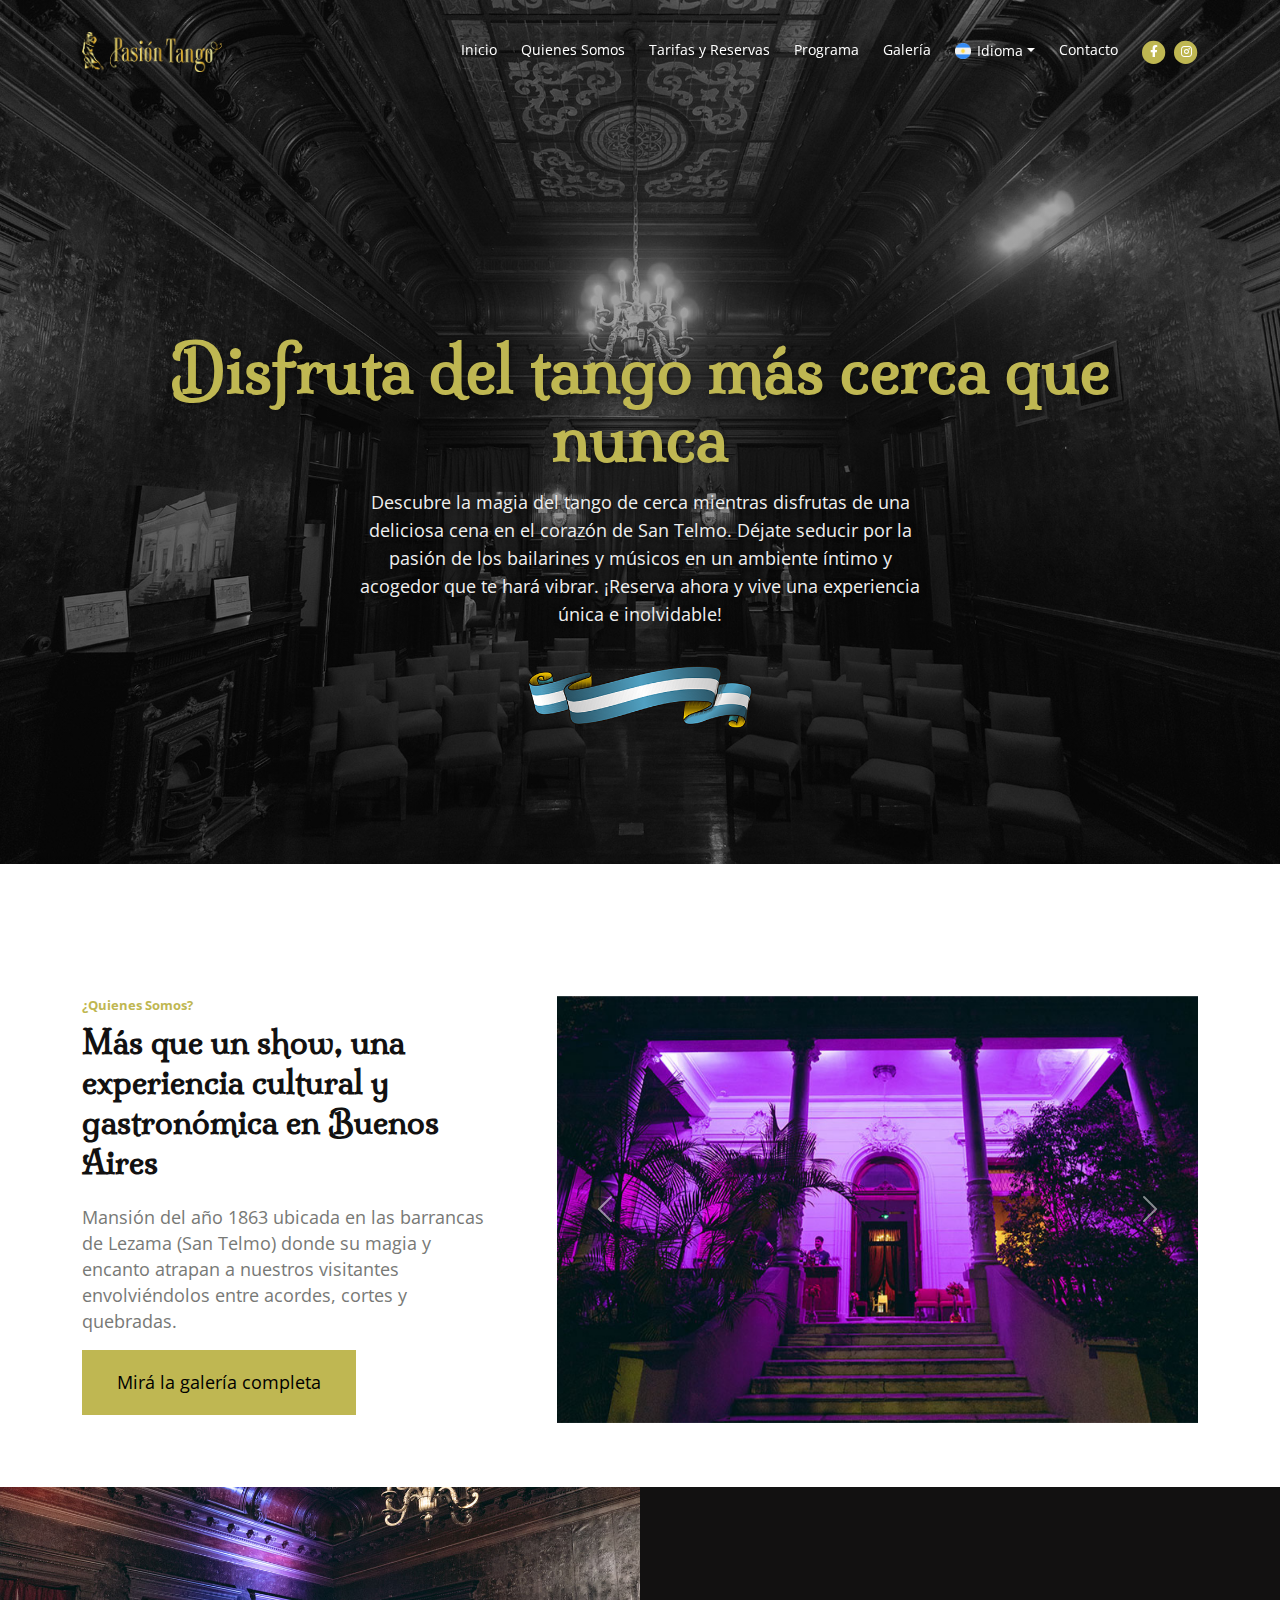
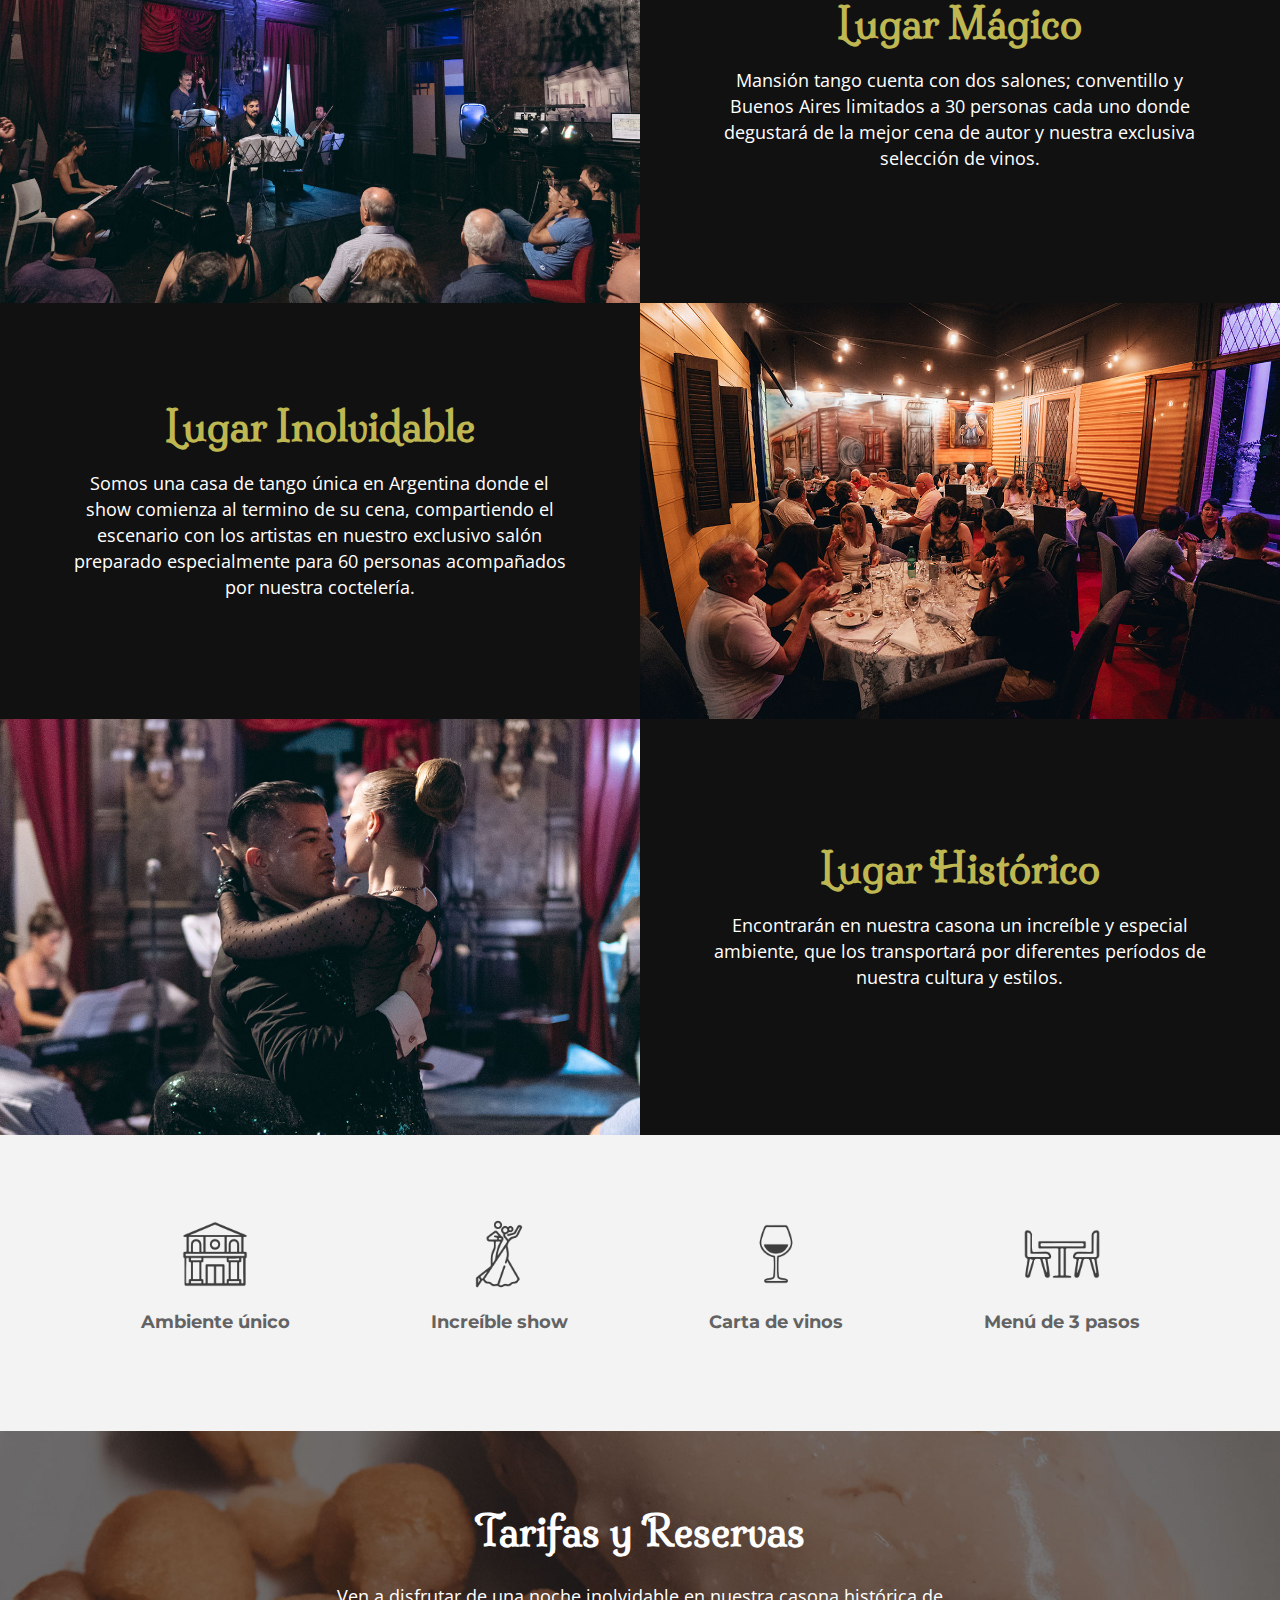
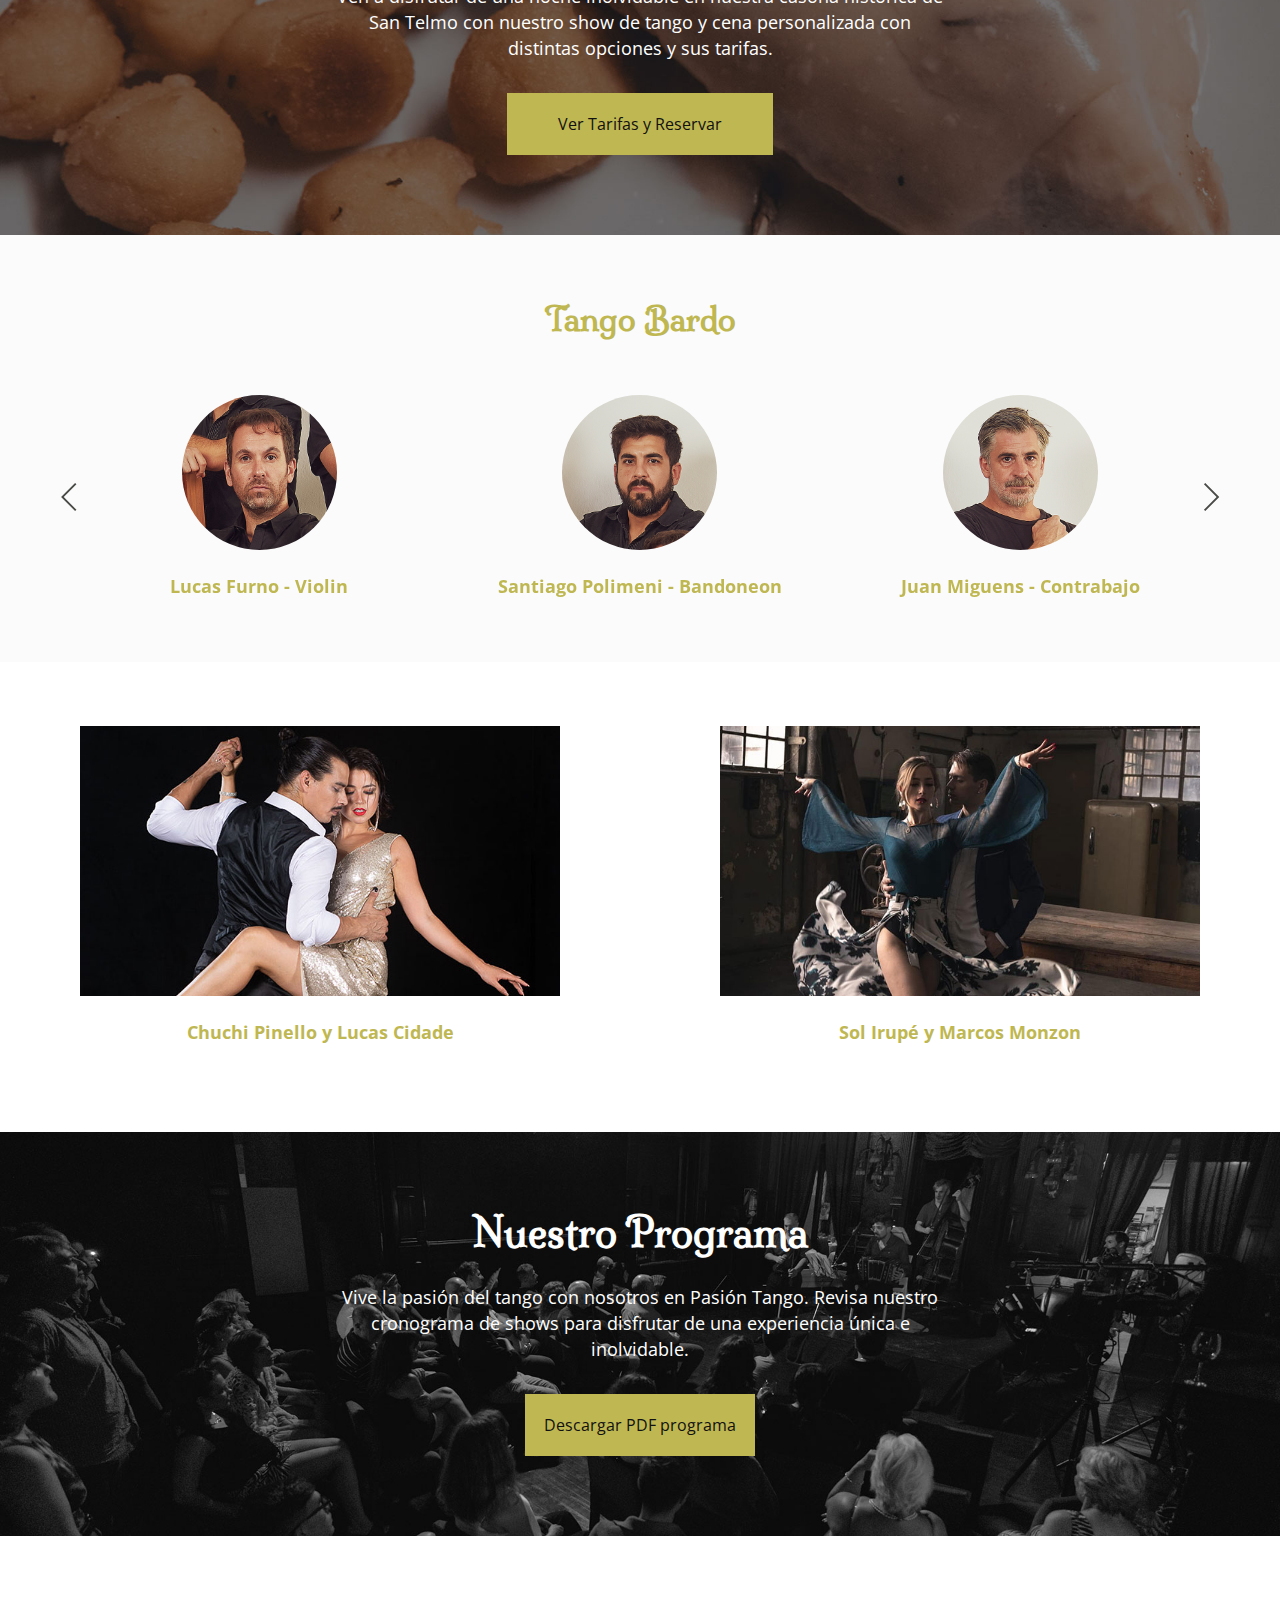
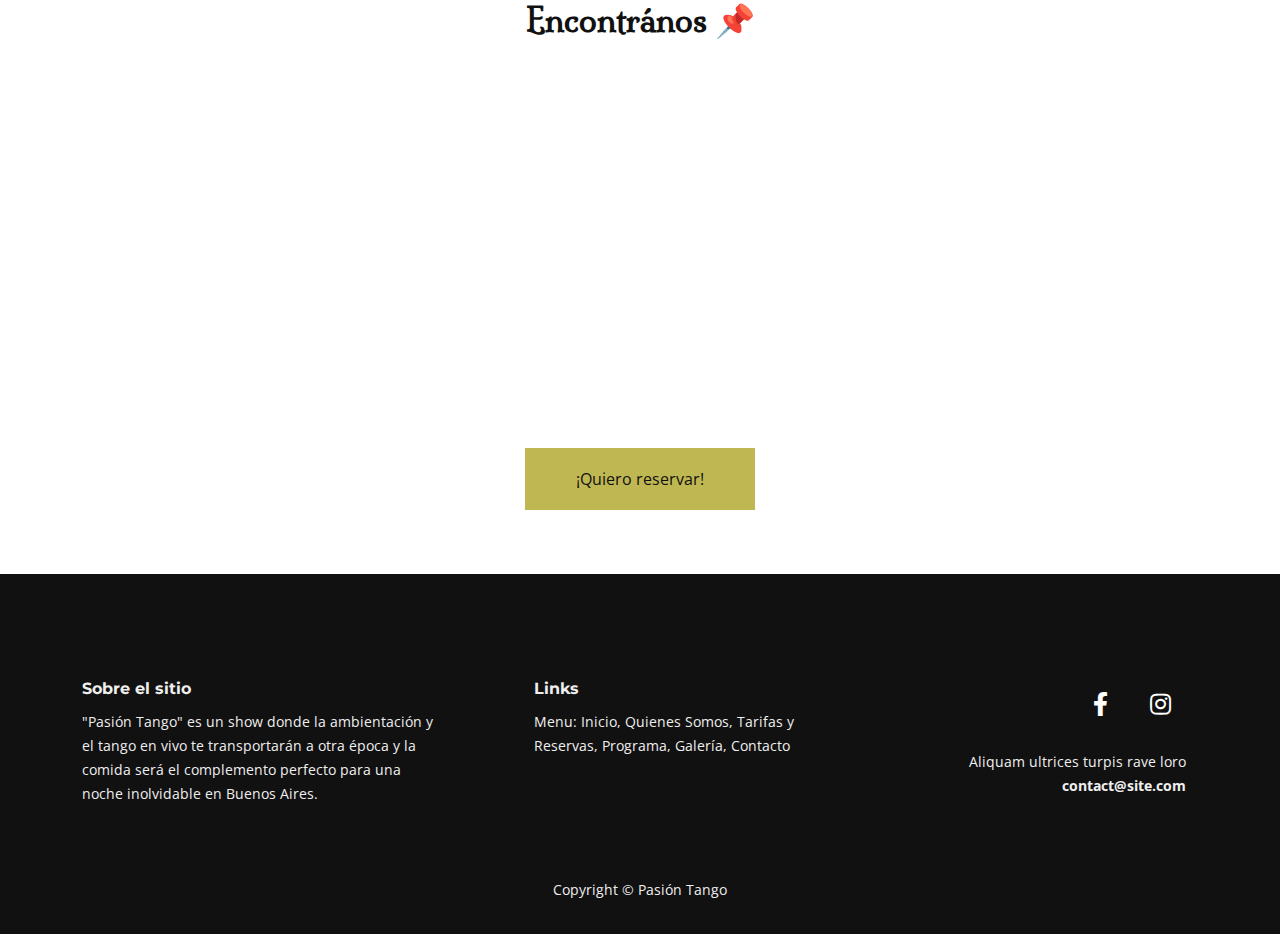
==== index.html @ 423fe52a "fix english language" ====
<!DOCTYPE html>
<html lang="es">
    <head>
        <script src="js/recursos/head.js"></script>
    </head>
    <body data-bs-spy="scroll" data-bs-target="#navbarExample">
        
        <script src="/js/recursos/nav.js"></script>
        
        <!-- Header -->
        <header id="header" class="header">
            <div class="container">
                <div class="row">
                    <div class="col-lg-12">
                        <div class="text-container">
                            <h1 class="h1-large tituloPrincipal">Disfruta del tango más cerca que nunca</h1>
                            <p class="p-large">Descubre la magia del tango de cerca mientras disfrutas de una deliciosa cena en el 
                                corazón de San Telmo. Déjate seducir por la pasión de los bailarines y músicos en 
                                un ambiente íntimo y acogedor que te hará vibrar. ¡Reserva ahora y vive una 
                                experiencia única e inolvidable!</p>
                            <img class="logoBandera" src="/images/logos/logos-01.png" alt="Bandera argentina" loading="lazy">
                        </div> <!-- end of text-container -->
                    </div> <!-- end of col -->
                </div> <!-- end of row -->
            </div> <!-- end of container -->
        </header> <!-- end of header -->
        <!-- end of header -->

        <!-- Intro -->
        <div id="quienes-somos" class="basic-1">
            <div class="container">
                <div class="row">
                    <div class="col-lg-5">
                        <div class="text-container">
                            <div class="section-title">¿Quienes Somos?</div>
                            <h2 class="textoTipo1">Más que un show, una experiencia cultural y gastronómica en Buenos Aires</h2>
                            <p class="diesiochopx">Mansión del año 1863 ubicada en las barrancas de 
                                Lezama (San Telmo) donde su magia y encanto 
                                atrapan a nuestros visitantes envolviéndolos entre 
                                acordes, cortes y quebradas.</p>
                            <a href="/galeria/1.html"><button class="btn botonTipo1 text-black diesiochopx">Mirá la galería completa</button></a>
                        </div> <!-- end of text-container -->
                    </div> <!-- end of col -->
                    <div class="col-lg-7">
                        <div id="carouselExample" class="carousel slide">
                            <div class="carousel-inner">
                              <div class="carousel-item active">
                                <img src="/images/carrousel-1.jpg" class="d-block w-100" alt="Entrada Pasion Tango Restaurante" loading="lazy">
                              </div>
                              <div class="carousel-item">
                                <img src="/images/carrousel-2.jpg" class="d-block w-100" alt="Tragos Pasion Tango Restaurante" loading="lazy">
                              </div>
                              <div class="carousel-item">
                                <img src="/images/carrousel-3.jpg" class="d-block w-100" alt="Mesa Maradona Pintura Pasion Tango Restaurante" loading="lazy">
                              </div>
                              <div class="carousel-item">
                                <img src="/images/carrousel-4.jpg" class="d-block w-100" alt="Bailarines Pasion Tango Restaurante" loading="lazy">
                              </div>
                            </div>
                            <button class="carousel-control-prev" type="button" data-bs-target="#carouselExample" data-bs-slide="prev">
                              <span class="carousel-control-prev-icon" aria-hidden="true"></span>
                              <span class="visually-hidden">Anterior</span>
                            </button>
                            <button class="carousel-control-next" type="button" data-bs-target="#carouselExample" data-bs-slide="next">
                              <span class="carousel-control-next-icon" aria-hidden="true"></span>
                              <span class="visually-hidden">Siguiente</span>
                            </button>
                          </div>
                    </div> 
                </div>
            </div> 
        </div>

        <!-- Grid intercaldos -->
        
        <div class="p-0 m-0">
            <div class="row p-0 m-0">
                <div class="col-12 col-md-6 order-2 order-md-1 p-0 bg-ordenamiento bg-pasiontango-1">
                    <!-- FONDO -->
                </div>
                <div class="col-12 col-md-6 bg-secundario order-1 order-md-2 d-flex justify-content-center align-items-center">
                    <div class="container w-90 text-center py-5">
                        <h2 class="fs-1 mb-4">Lugar Mágico</h2>
                        <p class="diesiochopx text-white">Mansión tango cuenta con dos salones; 
                            conventillo y Buenos Aires limitados a 30 
                            personas cada uno donde degustará de la 
                            mejor cena de autor y nuestra exclusiva 
                            selección de vinos.
                        </p>
                    </div>
                </div>
            </div>
            <div class="row p-0 m-0">
                <div class="col-12 col-md-6 bg-secundario d-flex justify-content-center align-items-center">
                    <div class="container w-90 text-center py-5">
                        <h2 class="fs-1 mb-4">Lugar Inolvidable</h2>
                        <p class="diesiochopx text-white">Somos una casa de tango única en Argentina 
                            donde el show comienza al termino de su cena, 
                            compartiendo el escenario con los artistas en 
                            nuestro exclusivo salón preparado 
                            especialmente para 60 personas acompañados 
                            por nuestra coctelería.
                        </p>
                    </div>
                </div>
                <div class="col-12 col-md-6 p-0 bg-ordenamiento bg-pasiontango-2">
                    <!-- FONDO -->
                </div>
            </div>
            <div class="row p-0 m-0">
                <div class="col-12 col-md-6 order-2 order-md-1 p-0 bg-ordenamiento bg-pasiontango-3">
                    <!-- FONDO -->
                </div>
                <div class="col-12 col-md-6 bg-secundario order-1 order-md-2 d-flex justify-content-center align-items-center">
                    <div class="container w-90 text-center py-5">
                        <h2 class="fs-1 mb-4">Lugar Histórico</h2>
                        <p class="diesiochopx text-white">Encontrarán en nuestra casona un increíble y 
                            especial ambiente, que los transportará por 
                            diferentes períodos de nuestra cultura y 
                            estilos.
                        </p>
                    </div>
                </div>
            </div>
        </div>

        
        <!-- Fin Grid intercaldos -->

        <div class="slider-1 bg-gris">
            <ul class="container list-unstyled li-space-lg d-flex justify-content-around flex-wrap gap-4">
                <li>
                    <img class="icon-li" src="/images/icon-ambiente.png" alt="Vector ambiente tango" loading="lazy">
                    <h5 class="diesiochopx texto-icon">Ambiente único</h5>
                </li>
                <li>
                    <img class="icon-li" src="/images/icon-show.png" alt="Vector tango baile" loading="lazy">
                    <h5 class="diesiochopx texto-icon">Increíble show</h5>
                </li>
                <li>
                    <img class="icon-li" src="/images/icon-vino.png" alt="Vector vino" loading="lazy">
                    <h5 class="diesiochopx texto-icon">Carta de vinos</h5>
                </li>
                <li>
                    <img class="icon-li" src="/images/icon-menu.png" alt="Vector mesa sillas" loading="lazy">
                    <h5 class="diesiochopx texto-icon">Menú de 3 pasos</h5>
                </li>

            </ul>
        </div>

        <!-- Tarifa -->
        <div id="tarifas-reservas" class="container-fluid m-0 bg-tarifa text-center">
            <div class="container w-90 w-md-50">
                <h2 class="text-white pb-4 fs-1">Tarifas y Reservas</h2>
                <p class="diesiochopx text-white pb-3 ">Ven a disfrutar de una noche inolvidable 
                    en nuestra casona histórica de San Telmo con nuestro show de tango y cena
                        personalizada con distintas opciones y sus tarifas.
                </p>
                <a href="reservas.html"><button class="btn btn-seccion p-3 px-5">Ver Tarifas y Reservar</button></a>
            </div>
        </div>
        <!-- Fin Comida -->
        
        <!-- Testimonials -->
        <div class="slider-1 bg-gray">
            <div class="container">
                <div class="row">
                    <div class="col-lg-12">
                        <h2 class="h2-heading">Tango Bardo</h2>
                    </div> <!-- end of col -->
                </div> <!-- end of row -->
                <div class="row">
                    <div class="col-lg-12">

                        <!-- Card Slider -->
                        <div class="slider-container">
                            <div class="swiper-container card-slider">
                                <div class="swiper-wrapper">
                                    
                                    <!-- Slide -->
                                    <div class="swiper-slide">
                                        <div class="card">
                                            <img class="card-image w-50 h-50" src="images/artista-01.jpg" alt="Lucas Furno Foto Perfil" loading="lazy">
                                            <div class="card-body">
                                                <!-- <p class="testimonial-text">Mauris facilisis urna urna, non volutpat tortor rhoncus nec. Vivamus consectetur dui quis libero tempus ut eleifend</p> -->
                                                <p class="testimonial-author">Lucas Furno - Violin</p>
                                            </div>
                                        </div>
                                    </div> <!-- end of swiper-slide -->
                                    <!-- end of slide -->
            
                                    <!-- Slide -->
                                    <div class="swiper-slide">
                                        <div class="card">
                                            <img class="card-image w-50 h-50" src="images/artista-02.png" alt="Santiago Polimeni Foto Perfil" loading="lazy">
                                            <div class="card-body">
                                                <!-- <p class="testimonial-text">Mauris facilisis urna urna, non volutpat tortor rhoncus nec. Vivamus consectetur dui quis libero tempus ut eleifend</p> -->
                                                <p class="testimonial-author">Santiago Polimeni - Bandoneon</p>
                                            </div>
                                        </div>        
                                    </div> <!-- end of swiper-slide -->
                                    <!-- end of slide -->
            
                                    <!-- Slide -->
                                    <div class="swiper-slide">
                                        <div class="card">
                                            <img class="card-image w-50 h-50" src="images/artista-03.png" alt="Juan Miguens Foto Perfil" loading="lazy">
                                            <div class="card-body">
                                                <!-- <p class="testimonial-text">Mauris facilisis urna urna, non volutpat tortor rhoncus nec. Vivamus consectetur dui quis libero tempus ut eleifend</p> -->
                                                <p class="testimonial-author">Juan Miguens - Contrabajo</p>
                                            </div>
                                        </div>        
                                    </div> <!-- end of swiper-slide -->
                                    <!-- end of slide -->
            
                                    <!-- Slide -->
                                    <div class="swiper-slide">
                                        <div class="card">
                                            <img class="card-image w-50 h-50" src="images/artista-04.png" alt="Lorena Donvito Foto Perfil" loading="lazy">
                                            <div class="card-body">
                                                <!-- <p class="testimonial-text">Mauris facilisis urna urna, non volutpat tortor rhoncus nec. Vivamus consectetur dui quis libero tempus ut eleifend</p> -->
                                                <p class="testimonial-author">Lorena Donvito - Piano</p>
                                            </div>
                                        </div>
                                    </div> <!-- end of swiper-slide -->
                                    <!-- end of slide -->
            
                                    <!-- Slide -->
                                    <div class="swiper-slide">
                                        <div class="card">
                                            <img class="card-image w-50 h-50" src="images/artista-05.png" alt="Antonela Alfonso Foto Perfil" loading="lazy">
                                            <div class="card-body">
                                                <!-- <p class="testimonial-text">Mauris facilisis urna urna, non volutpat tortor rhoncus nec. Vivamus consectetur dui quis libero tempus ut eleifend</p> -->
                                                <p class="testimonial-author">Antonela Alfonso - Cantante</p>
                                            </div>
                                        </div>        
                                    </div> <!-- end of swiper-slide -->
                                    <!-- end of slide -->
                                
                                </div> <!-- end of swiper-wrapper -->
            
                                <!-- Add Arrows -->
                                <div class="swiper-button-next"></div>
                                <div class="swiper-button-prev"></div>
                                <!-- end of add arrows -->
            
                            </div> <!-- end of swiper-container -->
                        </div> <!-- end of slider-container -->
                        <!-- end of card slider -->

                    </div> <!-- end of col -->
                </div> <!-- end of row -->
            </div> <!-- end of container -->
        </div> <!-- end of slider-1 -->
        <!-- end of testimonials -->

        <!-- Bailarines -->

        <div class="slider-1">
            <div class="d-flex flex-wrap flex-md-nowrap justify-content-evenly text-center">
                <div>
                    <img class="w-75" src="/images/prueba-1.jpg" alt="Bailarines Tango Restaurante">
                    <p class="testimonial-author py-4">Chuchi Pinello y Lucas Cidade</p>
                </div>
                <div>
                    <img class="w-75" src="images/prueba-2.jpg" alt="Bailarines Tango Restaurante">
                    <p class="testimonial-author py-4">Sol Irupé y Marcos Monzon</p>
                </div>
            </div>
        </div>
        
        <!-- Programa -->
        <div id="programa" class="container-fluid m-0 bg-programa">
            <div class="container w-90 w-md-50 text-center">
                <h2 class="text-white pb-4 fs-1">Nuestro Programa</h2>
                <p class="diesiochopx text-white pb-3">Vive la pasión del tango con nosotros en Pasión Tango. Revisa 
                    nuestro cronograma de shows para disfrutar de una experiencia 
                    única e inolvidable.
                </p>
                <a href="#"><button class="btn btn-seccion p-3">Descargar PDF programa</button></a>
            </div>
        </div>
        <!-- Fin Programa -->

        <!-- Contacto -->
        <div id="contact" class="slider-1">
            <div class="container">
                <h2 class="textoTipo1">Encontrános 📌</h2>
            </div>
            <div class="container-fluid d-flex justify-content-center">
                <iframe class="py-5 mapa" src="https://www.google.com/maps/embed?pb=!1m18!1m12!1m3!1d5579.065919482887!2d-58.37707742043907!3d-34.627922902210976!2m3!1f0!2f0!3f0!3m2!1i1024!2i768!4f13.1!3m3!1m2!1s0x95bccb32fc1816df%3A0x96a2feb05ee2905d!2sPer%C3%BA%201655%2C%20C1141%20CABA!5e0!3m2!1ses!2sar!4v1681873330015!5m2!1ses!2sar" width="80%" height="550px" style="border:0;" allowfullscreen="" loading="lazy" referrerpolicy="no-referrer-when-downgrade"></iframe>
            </div>
                <a href="index.html#tarifas-reservas"><button class="btn btn-seccion p-3 px-5">¡Quiero reservar!</button></a>
        </div>
        <!-- Fin Contacto -->
    
            <script src="/js/recursos/footer.js"></script>

        <!-- Copyright -->
        <div class="copyright">
            <div class="container">
                <div class="row">
                    <div class="col-lg-12">
                        <p class="p-small">Copyright © Pasión Tango</p>
                    </div> <!-- end of col -->
                </div> <!-- enf of row -->
            </div> <!-- end of container -->
        </div> <!-- end of copyright --> 
        <!-- end of copyright -->
        

        <!-- Back To Top Button -->
        <button onclick="topFunction()" id="myBtn">
            <img src="../images/up-arrow.png" alt="alternative">
        </button>
        <!-- end of back to top button -->
            
        <!-- Scripts -->
        <script src="/js/bootstrap.min.js"></script> <!-- Bootstrap framework -->
        <script src="/js/swiper.min.js"></script> <!-- Swiper for image and text sliders -->
        <script src="/js/replaceme.min.js"></script> <!-- ReplaceMe for rotating text -->
        <script src="/js/isotope.pkgd.min.js"></script> <!-- Isotope for filter -->
        <script src="/js/scripts.js"></script> <!-- Custom scripts -->
    </body>
</html>
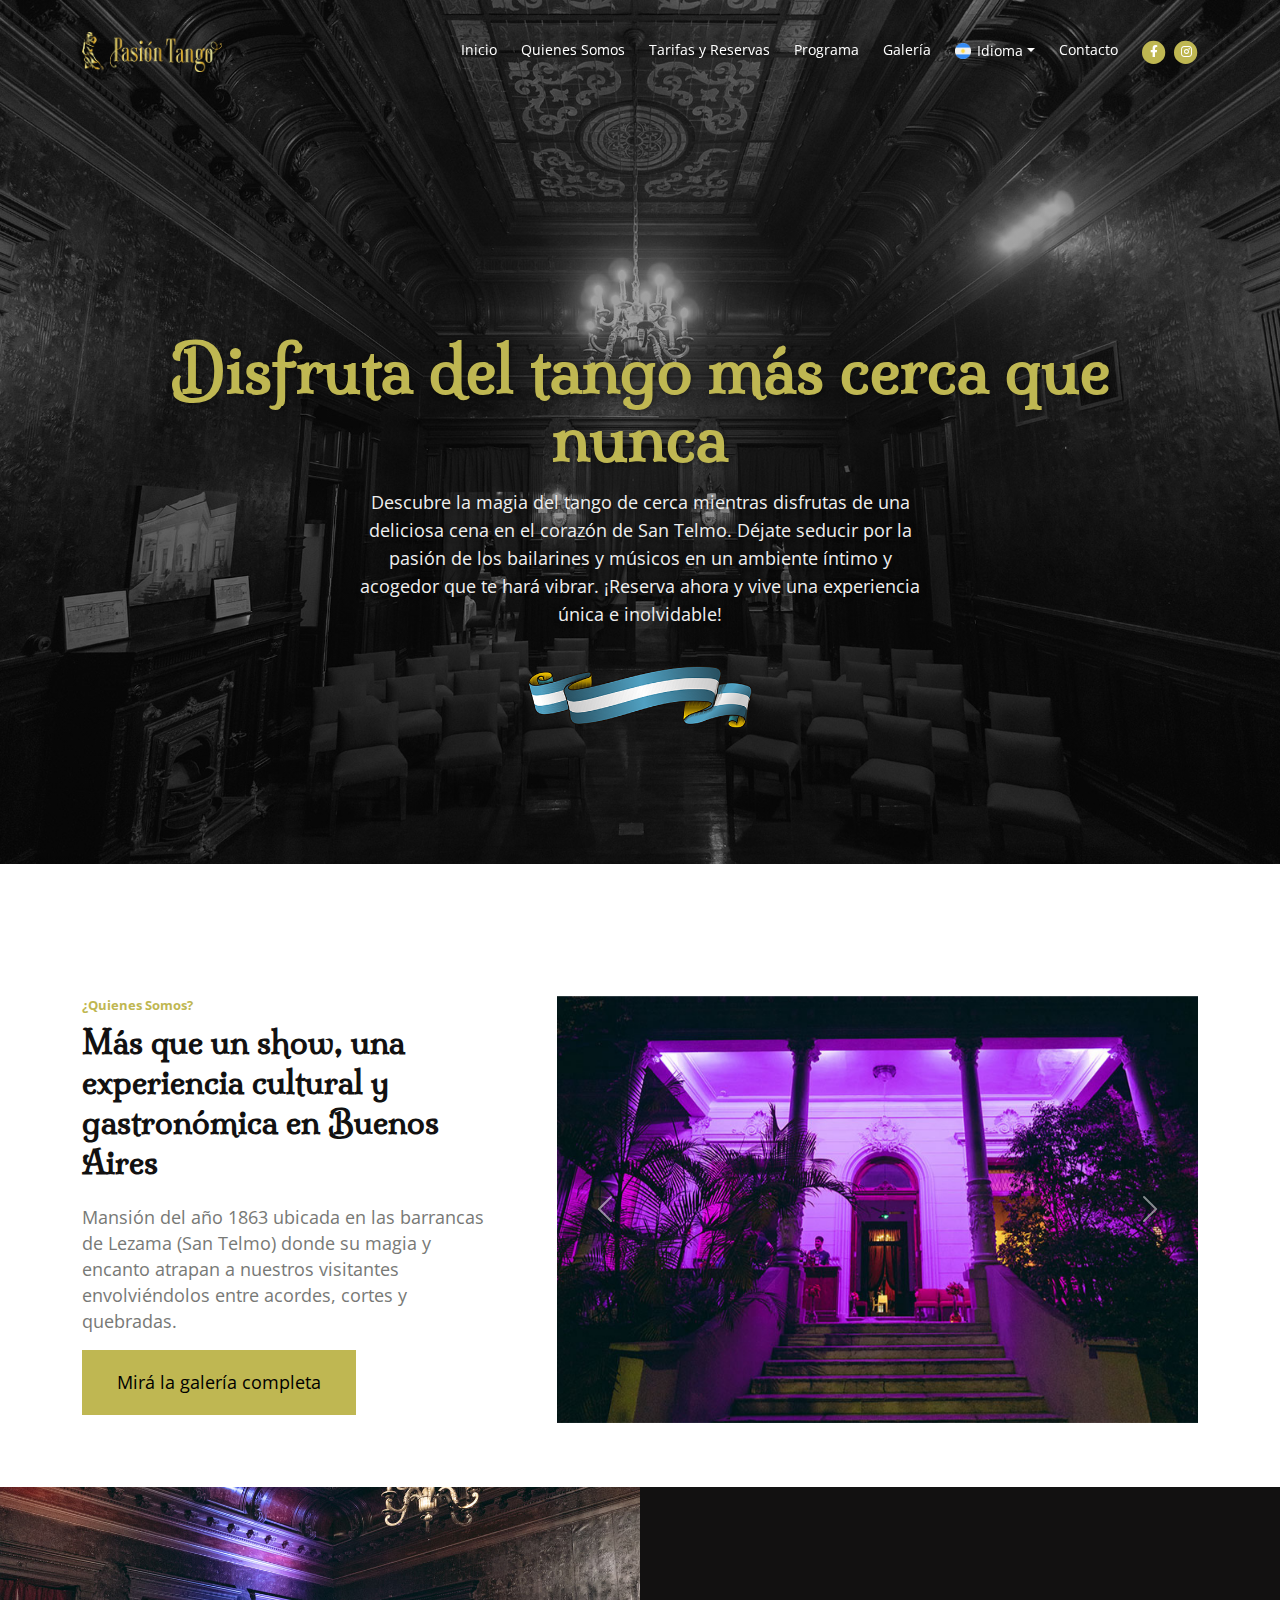
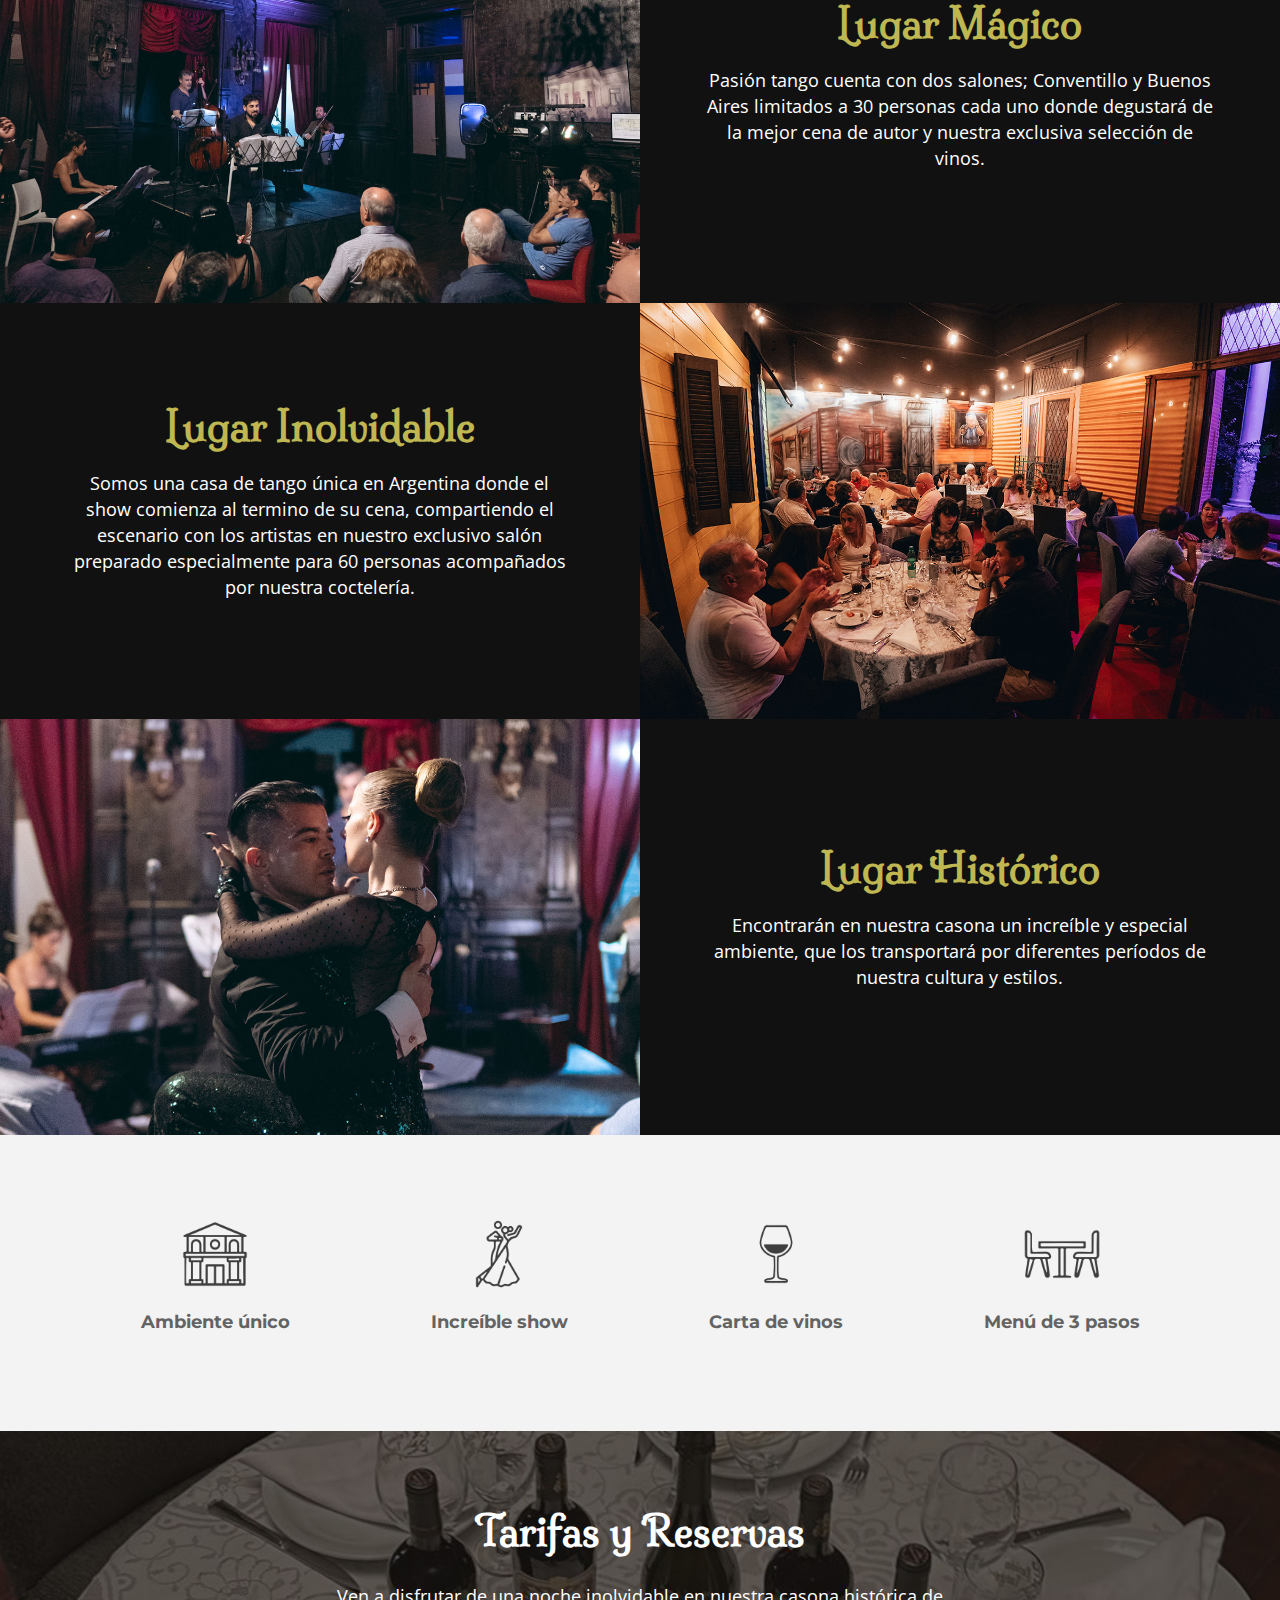
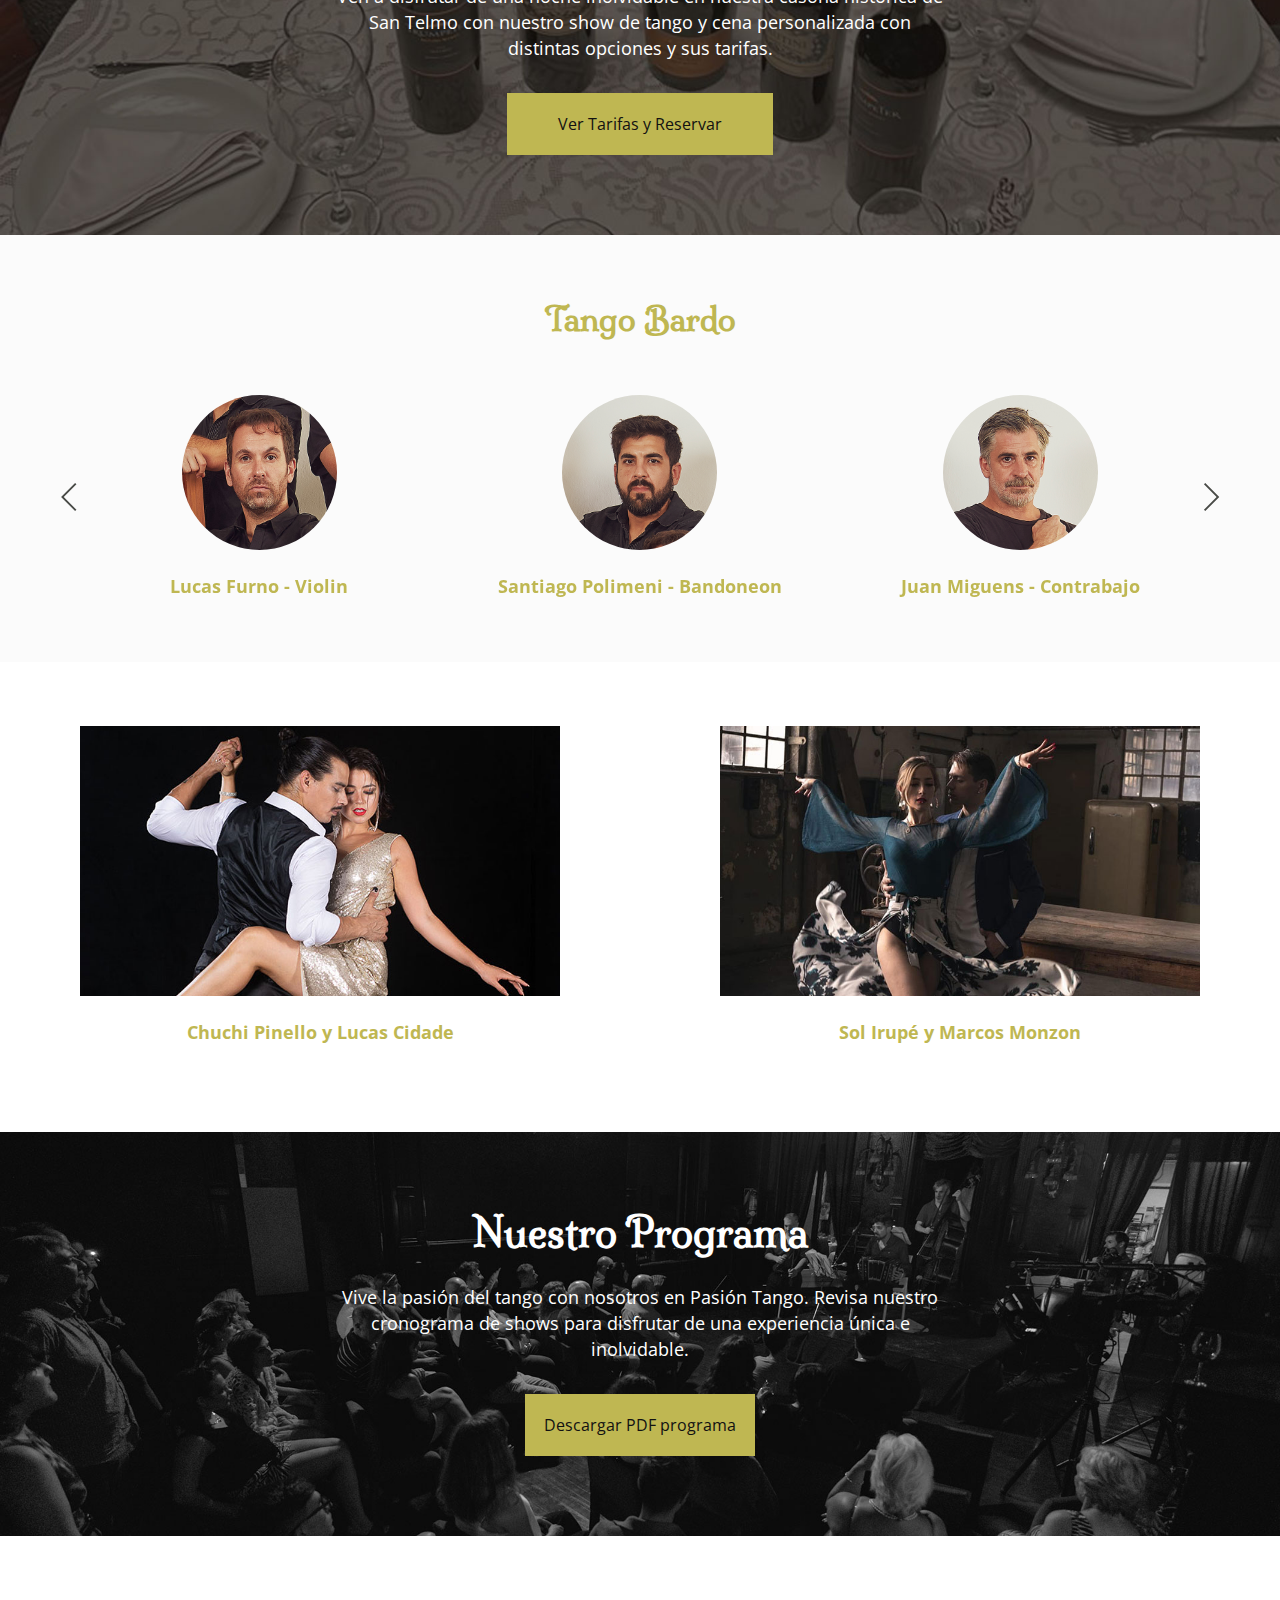
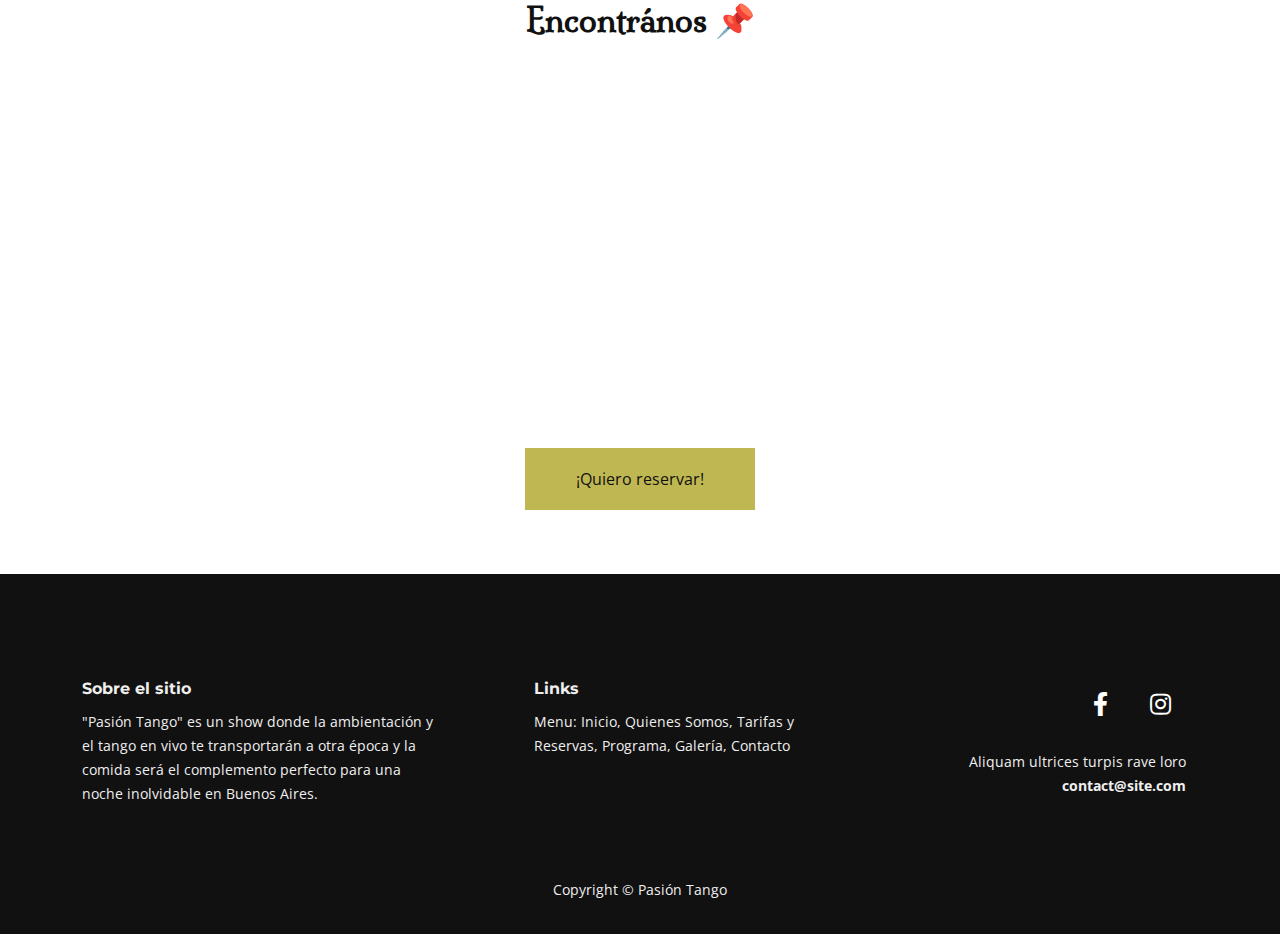
==== commit 6a146ee9: "fix texts, img src, and others" ====
--- a/index.html
+++ b/index.html
@@ -2,6 +2,10 @@
 <html lang="es">
     <head>
         <script src="js/recursos/head.js"></script>
+        <link href="/css/bootstrap.min.css" rel="stylesheet">
+        <link href="/css/fontawesome-all.min.css" rel="stylesheet">
+        <link href="/css/swiper.css" rel="stylesheet">
+        <link href="/css/styles.css" rel="stylesheet">
     </head>
     <body data-bs-spy="scroll" data-bs-target="#navbarExample">
         
@@ -81,8 +85,8 @@
                 <div class="col-12 col-md-6 bg-secundario order-1 order-md-2 d-flex justify-content-center align-items-center">
                     <div class="container w-90 text-center py-5">
                         <h2 class="fs-1 mb-4">Lugar Mágico</h2>
-                        <p class="diesiochopx text-white">Mansión tango cuenta con dos salones; 
-                            conventillo y Buenos Aires limitados a 30 
+                        <p class="diesiochopx text-white">Pasión tango cuenta con dos salones; 
+                            Conventillo y Buenos Aires limitados a 30 
                             personas cada uno donde degustará de la 
                             mejor cena de autor y nuestra exclusiva 
                             selección de vinos.
--- a/css/styles.css
+++ b/css/styles.css
@@ -0,0 +1,2362 @@
+/* Description: Master CSS file */
+
+/*****************************************
+Table Of Contents:
+- General Styles
+- Navigation
+- Header
+- Intro 
+- Description
+- Services
+- Details 1
+- Details 2
+- Testimonials
+- Registration
+- Projects
+- Projects Modals
+- Team 
+- About
+- Contact
+- Footer
+- Back To Top Button
+- Extra pages
+- Media Queries
+******************************************/
+
+/*****************************************
+Colors:
+- Backgrounds - light gray #fbfbfb
+- Navbar, footer - dark blue #153e52
+- Buttons, icons - green #14bf98
+- Headings text - black #484a46
+- Body text - dark gray #787976
+******************************************/
+
+
+/**************************/
+/*     General Styles     */
+/**************************/
+
+/* CSS CRUDO */
+/* html{
+	background-color: #121111;
+} */
+@font-face {
+	font-family: 'Milonga';
+	src: url('/webfonts/Milonga-Regular.ttf') format('truetype');
+}
+.logoNav{
+	width: 140px;
+	padding: 0;
+	margin: 0;
+
+}
+.diesiochopx{
+	font-size: 18px;
+}
+.bg-secundario{
+	background-color: #121111;
+}
+.object-position-center{
+	object-position: center;
+}
+.w-90{
+	width: 90%;
+}
+.flag-icon{
+	width: 16px; 
+	padding-bottom: 2px;
+	margin-right: 6px;
+}
+
+.bg-pasiontango-1{
+	background-image: url('../images/pasiontango-1-background.jpg');
+}
+.bg-pasiontango-2{
+	background-image: url('../images/pasiontango-2-background.jpg');
+}
+.bg-pasiontango-3{
+	background-image: url('../images/pasiontango-3-background.jpg');
+}
+
+.bg-ordenamiento{
+	background-position: center;
+	background-repeat: no-repeat;
+	background-size: cover;
+	min-height: 26rem;
+}
+.bg-programa{
+	background-image: url('../images/programa-fondo.jpg');
+	object-fit: cover;
+	background-position: center;
+	background-size: cover;
+	padding: 5rem 0;
+}
+.btn-seccion{
+	color: #121111;
+	background-color: #BFB752;
+	border-radius: 0;
+	border: 3px solid #BFB752;
+}
+.btn-seccion:hover, .botonTipo1:hover{
+	background-color: white;
+	text-shadow: 1px 1px 8px rgba(0,0,0,0.4);
+}
+.bg-tarifa{
+	background-image: url('/images/tarifa-background.jpg');
+	object-fit: cover;
+	background-position: center;
+	background-size: cover;
+	padding: 5rem 0;
+}
+.mw-75{
+	max-width: 75%;
+}
+
+
+.icon-li{
+	width: 110px;
+	filter:opacity(0.8);
+}
+.bg-gris{
+	background-color: #f3f3f3;
+}
+.texto-icon{
+	color: #636363;
+}
+.contactanos-image{
+	width: 200px;
+}
+.headerGaleria{
+	background-image: url('/images/programa-fondo.jpg');
+	object-fit: cover;
+	background-position: center;
+	background-size: cover;
+	padding: 8rem 0 4rem 0;
+}
+.headerReservas{
+	background-image: url('/images/reservas-background.jpg');
+	object-fit: cover;
+	background-position: center;
+	background-size: cover;
+	padding: 10rem 0 4rem 0;
+}
+@media (min-width: 768px) {
+	.ajusteIntercalado{
+		height: 32rem;
+		display: flex;
+		align-items: center;
+		justify-content: center;
+		min-width: 500px;
+	}
+	.alturaRow{
+		height: 32rem;
+	}
+	.w-md-50{
+		width: 50%;
+	}
+	.mapa{
+		height: 400px;
+	}
+}
+
+/* CSS CRUDO */
+
+body,
+html {
+    width: 100%;
+	height: 100%;
+}
+
+body, p {
+	color: #787976; 
+	font: 400 1rem/1.625rem "Open Sans", sans-serif;
+}
+
+h1 {
+	color: #BFB752;
+	font-weight: 700;
+	font-size: 2.5rem;
+	line-height: 3.25rem;
+	font-family: "Milonga", sans-serif;
+}
+
+h2 {
+	color: #BFB752;
+	font-weight: 700;
+	font-size: 2rem;
+	line-height: 2.5rem;
+	font-family: "Milonga", sans-serif;
+}
+
+h3 {
+	color: #BFB752;
+	font-weight: 700;
+	font-size: 1.75rem;
+	line-height: 2.25rem;
+	font-family: "Milonga", sans-serif;
+}
+
+h4 {
+	color: #BFB752;
+	font-weight: 700;
+	font-size: 1.5rem;
+	line-height: 2rem;
+	font-family: "Montserrat", sans-serif;
+}
+
+h5 {
+	color: #BFB752;
+	font-weight: 700;
+	font-size: 1.25rem;
+	line-height: 1.625rem;
+	font-family: "Montserrat", sans-serif;
+}
+
+h6 {
+	color: #BFB752;
+	font-weight: 700;
+	font-size: 1rem;
+	line-height: 1.375rem;
+	font-family: "Montserrat", sans-serif;
+}
+
+.p-large {
+	font-size: 1.125rem;
+	line-height: 1.75rem;
+}
+
+.p-small {
+	font-size: 0.875rem;
+	line-height: 1.5rem;
+}
+
+.testimonial-text {
+	font-style: italic;
+}
+
+.testimonial-author {
+	font-weight: 700;
+	font-size: 1.125rem;
+	line-height: 1.5rem;
+}
+
+.li-space-lg li {
+	margin-bottom: 0.5rem;
+}
+
+a {
+	color: #787976;
+	text-decoration: underline;
+}
+
+a:hover {
+	color: #787976;
+	text-decoration: underline;
+}
+
+.no-line {
+	text-decoration: none;
+}
+
+.no-line:hover {
+	text-decoration: none;
+}
+
+.bg-gray {
+	background-color: #fbfbfb;
+}
+
+.green {
+	color: #BFB752;
+}
+
+.section-title {
+	color: #BFB752;
+	font-weight: 700;
+	font-size: 0.8125rem;
+	line-height: 1.125rem;
+}
+
+.btn-solid-reg {
+	display: inline-block;
+	padding: 1.375rem 2.25rem 1.375rem 2.25rem;
+	border: 1px solid #BFB752;
+	border-radius: 2px;
+	background-color: #BFB752;
+	color: #ffffff;
+	font-size: 0.875rem;
+	line-height: 0;
+	text-decoration: none;
+	transition: all 0.2s;
+}
+
+.btn-solid-reg:hover {
+	background-color: transparent;
+	color: #BFB752; /* needs to stay here because of the color property of a tag */
+	text-decoration: none;
+}
+
+.btn-solid-lg {
+	display: inline-block;
+	padding: 1.625rem 2.625rem 1.625rem 2.625rem;
+	border: 1px solid #BFB752;
+	border-radius: 2px;
+	background-color: #BFB752;
+	color: #ffffff;
+	font-size: 0.875rem;
+	line-height: 0;
+	text-decoration: none;
+	transition: all 0.2s;
+}
+
+.btn-solid-lg:hover {
+	background-color: transparent;
+	color: #BFB752; /* needs to stay here because of the color property of a tag */
+	text-decoration: none;
+}
+
+.btn-outline-reg {
+	display: inline-block;
+	padding: 1.375rem 2.25rem 1.375rem 2.25rem;
+	border: 1px solid #BFB752;
+	border-radius: 2px;
+	background-color: transparent;
+	color: #BFB752;
+	font-size: 0.875rem;
+	line-height: 0;
+	text-decoration: none;
+	transition: all 0.2s;
+}
+
+.btn-outline-reg:hover {
+	background-color: #BFB752;
+	color: #ffffff;
+	text-decoration: none;
+}
+
+.btn-outline-lg {
+	display: inline-block;
+	padding: 1.625rem 2.625rem 1.625rem 2.625rem;
+	border: 1px solid #BFB752;
+	border-radius: 2px;
+	background-color: transparent;
+	color: #BFB752;
+	font-size: 0.875rem;
+	line-height: 0;
+	text-decoration: none;
+	transition: all 0.2s;
+}
+
+.btn-outline-lg:hover {
+	background-color: #BFB752;
+	color: #ffffff;
+	text-decoration: none;
+}
+
+.btn-outline-sm {
+	display: inline-block;
+	padding: 1rem 1.5rem 1rem 1.5rem;
+	border: 1px solid #BFB752;
+	border-radius: 2px;
+	background-color: transparent;
+	color: #BFB752;
+	font-size: 0.875rem;
+	line-height: 0;
+	text-decoration: none;
+	transition: all 0.2s;
+}
+
+.btn-outline-sm:hover {
+	background-color: #BFB752;
+	color: #ffffff;
+	text-decoration: none;
+}
+
+.form-floating label {
+	margin-left: 0.5rem;
+	color: #72719b;
+}
+
+.form-floating>.form-control:focus~label,
+.form-floating>.form-control:not(:placeholder-shown)~label,
+.form-floating>.form-select~label {
+	transform: scale(0.85) translateY(-.75rem) translateX(.15rem);
+}
+
+.form-floating .form-control {
+	padding-left: 1.25rem;
+}
+
+.form-select {
+	height: calc(3.5rem + 2px);
+	padding-left: 1.25rem;
+	color: #72719b;
+}
+
+.form-floating textarea.form-control {
+	height: 100%;
+}
+
+.form-floating .form-control:hover,
+.form-select:hover {
+	border: 1px solid #a1a1a1;
+}
+
+.form-control-submit-button {
+	display: inline-block;
+	width: 100%;
+	height: 3.625rem;
+	border: 1px solid #BFB752;
+	border-radius: 2px;
+	background-color: #BFB752;
+	color: #ffffff;
+	font-weight: 400;
+	font-size: 0.875rem;
+	line-height: 0;
+	cursor: pointer;
+	transition: all 0.2s;
+}
+
+.form-control-submit-button:hover {
+	border: 1px solid #BFB752;
+	background-color: transparent;
+	color: #BFB752;
+}
+
+.modal-dialog {
+	margin-right: 1rem;
+	margin-left: 1rem;
+	pointer-events: all;
+}
+
+.modal-content {
+	background-color: #ffffff;
+}
+
+.modal-content .btn-close {
+	position: absolute;
+	right: 6px;
+	top: 10px;
+	background: transparent url("data:image/svg+xml,%3csvg xmlns='http://www.w3.org/2000/svg' viewBox='0 0 16 16' fill='%23000'%3e%3cpath d='M.293.293a1 1 0 011.414 0L8 6.586 14.293.293a1 1 0 111.414 1.414L9.414 8l6.293 6.293a1 1 0 01-1.414 1.414L8 9.414l-6.293 6.293a1 1 0 01-1.414-1.414L6.586 8 .293 1.707a1 1 0 010-1.414z'/%3e%3c/svg%3e") no-repeat;
+	background-size: 16px 16px;
+}
+
+/* Fade Animation For Rotating Text - ReplaceMe  */
+@-webkit-keyframes fadeIn {
+	from {
+		opacity: 0;
+	}
+	to {
+		opacity: 1;
+	}
+}
+
+@keyframes fadeIn {
+	from {
+		opacity: 0;
+	}
+	to {
+		opacity: 1;
+	}
+}
+
+.fadeIn {
+	-webkit-animation: fadeIn 0.6s;
+	animation: fadeIn 0.6s;
+}
+
+@-webkit-keyframes fadeOut {
+	from {
+		opacity: 1;
+	}
+	to {
+		opacity: 0;
+	}
+}
+
+@keyframes fadeOut {
+	from {
+		opacity: 1;
+	}
+	to {
+		opacity: 0;
+	}
+}
+/* end of fade animation for rotating text - replaceme */
+
+
+/**********************/
+/*     Navigation     */
+/**********************/
+.navbar {
+	background-color: #121111;
+	font-size: 0.875rem;
+	line-height: 0.875rem;
+	box-shadow: 0 2px 6px 0 rgba(0, 0, 0, 0.05);
+}
+
+.navbar .navbar-brand {
+	padding-top: 0.25rem;
+	padding-bottom: 0.25rem;
+}
+
+.navbar .logo-image img {
+	height: 40px;
+	width: 40px;
+}
+
+.navbar .logo-text {
+	color: #efefef;
+	font-weight: 700;
+	font-size: 1.875rem;
+	line-height: 1rem;
+	text-decoration: none;
+}
+
+.offcanvas-collapse {
+	position: fixed;
+	top: 3.25rem; /* adjusts the height between the top of the page and the offcanvas menu */
+	bottom: 0;
+	left: 100%;
+	width: 100%;
+	padding-right: 1rem;
+	padding-left: 1rem;
+	overflow-y: auto;
+	visibility: hidden;
+	background-color: #121111;
+	transition: visibility .3s ease-in-out, -webkit-transform .3s ease-in-out;
+	transition: transform .3s ease-in-out, visibility .3s ease-in-out;
+	transition: transform .3s ease-in-out, visibility .3s ease-in-out, -webkit-transform .3s ease-in-out;
+}
+
+.offcanvas-collapse.open {
+	visibility: visible;
+	-webkit-transform: translateX(-100%);
+	transform: translateX(-100%);
+}
+
+.navbar .navbar-nav {
+	margin-top: 0.75rem;
+	margin-bottom: 0.5rem;
+}
+
+.navbar .nav-item .nav-link {
+	padding-top: 0.625rem;
+	padding-bottom: 0.625rem;
+	color: #ffffff;
+	text-decoration: none;
+	transition: all 0.2s ease;
+}
+
+.navbar .nav-item.dropdown.show .nav-link,
+.navbar .nav-item .nav-link:hover,
+.navbar .nav-item .nav-link:focus,
+.navbar .nav-item .nav-link.active {
+	color: #BFB752;
+}
+
+/* Dropdown Menu */
+.navbar .dropdown .dropdown-menu {
+	animation: fadeDropdown 0.2s; /* required for the fade animation */
+}
+
+@keyframes fadeDropdown {
+    0% {
+        opacity: 0;
+    }
+
+    100% {
+        opacity: 1;
+	}
+}
+
+.navbar .dropdown-menu {
+	margin-top: 0.25rem;
+	margin-bottom: 0.25rem;
+	border: none;
+	background-color: #121111;
+}
+
+.navbar .dropdown-item {
+	padding-top: 0.5rem;
+	padding-bottom: 0.625rem;
+	color: #ffffff;
+	font-size: 0.875rem;
+	line-height: 0.875rem;
+	text-decoration: none;
+}
+
+.navbar .dropdown-item:hover {
+	background-color: #121111;
+	color: #BFB752;
+}
+
+.navbar .dropdown-divider {
+	width: 100%;
+	height: 1px;
+	margin: 0.5rem auto 0.5rem auto;
+	border: none;
+	background-color: #246a8c;
+}
+/* end of dropdown menu */
+
+.navbar .fa-stack {
+	width: 2em;
+	margin-right: 0.25rem;
+	font-size: 0.75rem;
+}
+
+.navbar .fa-stack-2x {
+	color: #BFB752;
+	transition: all 0.2s ease;
+}
+
+.navbar .fa-stack-1x {
+	color: #ffffff;
+	transition: all 0.2s ease;
+}
+
+.navbar .fa-stack:hover .fa-stack-2x {
+	color: #ffffff;
+}
+
+.navbar .fa-stack:hover .fa-stack-1x {
+	color: #BFB752;
+}
+
+.navbar .navbar-toggler {
+	padding: 0;
+	border: none;
+	font-size: 1.25rem;
+}
+
+
+/*****************/
+/*    Header     */
+/*****************/
+.header {
+	padding-top: 10rem;
+	padding-bottom: 8.5rem;
+	background: linear-gradient(rgba(0, 0, 0, 0.3), rgba(0, 0, 0, 0.5)), url('../images/intro-background.jpg') center center no-repeat;
+	background-size: cover;
+	text-align: center;
+}
+
+.header .h1-large {
+	margin-bottom: 1rem;
+	font-size: 3rem;
+	line-height: 3.5rem;
+}
+
+.header .p-large {
+	margin-bottom: 2.375rem;
+	color: #efefef;
+	text-shadow: 1px 1px 6px rgba(0,0,0,0.4);
+
+}
+
+.tituloPrincipal{
+	color: #BFB752;
+	text-shadow: 1px 1px 6px rgba(0,0,0,0.4);
+}
+.logoBandera{
+	width: 20%;
+}
+
+/*****************/
+/*     Intro     */
+/*****************/
+.basic-1 {
+	padding-top: 7.75rem;
+	padding-bottom: 4rem;
+}
+
+.basic-1 .text-container {
+	margin-bottom: 3.5rem;
+}
+
+.basic-1 .section-title {
+	margin-bottom: 0.5rem;
+}
+
+.basic-1 h2 {
+	margin-bottom: 1.375rem;
+}
+
+.basic-1 .testimonial-author {
+	color: #BFB752;
+}
+
+.botonTipo1{
+	background-color: #BFB752;
+	padding: 1rem 2rem;
+	border-radius: 0;
+	border: 3px solid #BFB752;
+
+}
+.textoTipo1{
+	color: #121111;
+}
+
+/* Hover Animation */
+.basic-1 .image-container {
+	overflow: hidden;
+	border-radius: 4px;
+}
+
+.basic-1 .image-container img {
+	margin: 0;
+	border-radius: 4px;
+	transition: all 0.3s;
+}
+
+.basic-1 .image-container:hover img {
+	-moz-transform: scale(1.15);
+	-webkit-transform: scale(1.15);
+	transform: scale(1.15);
+} 
+/* end of hover animation */
+
+
+/***********************/
+/*     Description     */
+/***********************/
+.cards-1 {
+	padding-top: 4rem;
+	padding-bottom: 4rem;
+	text-align: center;
+}
+
+.cards-1 .card {
+	margin-bottom: 3rem;
+	border: none;
+	text-align: left;
+}
+
+.cards-1 .fa-stack {
+	width: 6rem;
+	height: 6rem;
+	margin-bottom: 1rem;
+	line-height: 6rem;
+}
+
+.cards-1 .fa-stack .hexagon {
+	position: absolute;
+	width: 6rem;
+	height: 6rem;
+	background: url('../images/hexagon-green.svg') center center no-repeat;
+	background-size: 6rem 6rem;
+}
+
+.cards-1 .fa-stack-1x {
+	color: #ffffff;
+	font-size: 2rem;
+}
+
+.cards-1 .card-body {
+	padding: 0;
+}
+
+.cards-1 .card-title {
+	margin-bottom: 0.625rem;
+}
+
+
+/********************/
+/*     Services     */
+/********************/
+.cards-2 {
+	padding-top: 8rem;
+	padding-bottom: 3.75rem;
+	text-align: center;
+}
+
+.cards-2 .section-title {
+	margin-bottom: 0.5rem;
+}
+
+.cards-2 .h2-heading {
+	margin-bottom: 3.5rem;
+}
+
+.cards-2 .card {
+	margin-bottom: 6rem;
+	border: none;
+	background-color: #ffffff;
+}
+
+/* Hover Animation */
+.cards-2 .card-image {
+	overflow: hidden;
+	margin-bottom: 2.25rem;
+}
+
+.cards-2 .card-image img {
+	margin: 0;
+	transition: all 0.3s;
+}
+
+.cards-2 .card-image:hover img {
+	-moz-transform: scale(1.15);
+	-webkit-transform: scale(1.15);
+	transform: scale(1.15);
+} 
+/* end of hover animation */
+
+.cards-2 .card-body {
+	padding: 0 1.5rem 3rem 1.5rem;
+}
+
+.cards-2 .card-body p {
+	text-align: left;
+}
+
+.cards-2 .list-unstyled {
+	margin-bottom: 2rem;
+	text-align: left;
+}
+
+.cards-2 .list-unstyled .fas {
+	color: #BFB752;
+	font-size: 0.375rem;
+	line-height: 1.625rem;
+}
+
+.cards-2 .list-unstyled .flex-grow-1 {
+	margin-left: 0.5rem;
+}
+
+.cards-2 .card-body .price {
+	color: #BFB752;
+	font-weight: 700;
+	font-size: 1.125rem;
+	line-height: 1.625rem;
+}
+
+.cards-2 .card-body .price span {
+	color: #BFB752;
+}
+
+.cards-2 .button-wrapper {
+	position: absolute;
+	right: 0;
+	bottom: -1.5rem;
+	left: 0;
+}
+
+.cards-2 .btn-solid-reg:hover {
+	background-color: #ffffff;
+}
+
+
+/*********************/
+/*     Details 1     */
+/*********************/
+.accordion-1 .area-1 {
+	height: 440px;
+	background: url('../images/pasiontango-1-background.png') center center no-repeat;
+	background-size: cover;
+}
+
+.accordion-1 .area-2 {
+	padding-top: 7.75rem;
+	padding-bottom: 5rem;
+}
+
+.accordion-1 .accordion {
+	max-width: 100%;
+	margin-right: auto;
+	margin-left: auto;
+}
+
+.accordion-1 h2 {
+	margin-bottom: 2.5rem;
+}
+
+.accordion-1 .accordion-item {
+	margin-bottom: 2.5rem;
+	border: none;
+	border-radius: 0;
+	background-color: transparent;
+}
+
+.accordion-1 .accordion-item:last-of-type {
+	margin-bottom: 0;
+}
+
+.accordion-1 .accordion-icon {
+	position: absolute;
+	width: 2.25rem;
+	height: 2.25rem;
+	border-radius: 50%;
+	background-color: #BFB752;
+	color: #ffffff;
+	font-weight: 700;
+	font-size: 1rem;
+	line-height: 2.25rem;
+	text-align: center;
+	cursor: pointer;
+	transition: all 0.2s ease;
+}
+
+.accordion-1 .accordion-header {
+	margin-left: 3rem;
+	padding-top: 0.25rem;
+	padding-bottom: 0.25rem;
+	border: none;
+	background-color: transparent;
+}
+
+.accordion-1 .accordion-header button {
+	padding: 0;
+	border: none;
+	background-color: transparent;
+	color: #BFB752;
+	box-shadow: none;
+	font-weight: 700;
+	font-size: 1.25rem;
+	line-height: 1.625rem;
+	letter-spacing: -0.4px;
+	text-align: left;
+}
+
+.accordion-1 .accordion-header button:after {
+	display: none;
+}
+
+.accordion-1 .accordion-body {
+	margin-left: 3rem;
+	padding: 0.375rem 0 0 0;
+}
+
+
+/*********************/
+/*     Details 2     */
+/*********************/
+.tabs-1 .tabs-container {
+	max-width: 90%;
+	margin-right: auto;
+	margin-left: auto;
+	padding-top: 5rem;
+	padding-bottom: 7.5rem;
+}
+
+.tabs-1 .nav-tabs {
+	justify-content: center;
+	margin-bottom: 1.125rem;
+	border-bottom: none;
+}
+
+.tabs-1 .nav-link {
+	margin-right: 1.625rem;
+	margin-bottom: 0.875rem;
+	padding: 0;
+	border: none;
+	border-radius: 2px;
+	color: #c1cace;
+	font-weight: 700;
+	font-size: 1.375rem;
+	line-height: 1.375rem;
+	font-family: "Montserrat", sans-serif;
+	text-decoration: none;
+	cursor: pointer;
+	transition: all 0.2s ease;
+}
+
+.tabs-1 .nav-link:hover,
+.tabs-1 .nav-link.active {
+	color: #BFB752;
+}
+
+.tabs-1 .nav-link .fas {
+	margin-right: 0.125rem;
+	font-size: 0.875rem;
+	vertical-align: 20%;
+}
+
+.tabs-1 #tab-1 .progress-container {
+	margin-top: 1.5rem;
+}
+
+.tabs-1 #tab-1 .progress-container .title {
+	margin-bottom: 0.25rem;
+	color: #BFB752;
+	font: 600 0.875rem/1.25rem "Open Sans", sans-serif;
+}
+
+.tabs-1 #tab-1 .progress {
+	height: 22px;
+	margin-bottom: 1.125rem;
+	border-radius: 0.125rem;
+	background-color: #f9fafc;
+}
+
+.tabs-1 #tab-1 .progress-bar {
+	display: block;
+	padding-left: 1.5rem;
+	background: linear-gradient(to bottom right, #BFB752, #1bd1a7);
+}
+
+.tabs-1 #tab-1 .progress-bar.first {
+	width: 100%;
+}
+
+.tabs-1 #tab-1 .progress-bar.second {
+	width: 75%;
+}
+
+.tabs-1 #tab-1 .progress-bar.third {
+	width: 90%;
+}
+
+.tabs-1 #tab-2 .list-unstyled {
+	margin-top: 1.75rem;
+	margin-bottom: 0;
+	vertical-align: top;
+}
+
+.tabs-1 #tab-2 .list-unstyled li {
+	margin-bottom: 2rem;
+}
+
+.tabs-1 #tab-2 .list-unstyled .bullet-number {
+	color: #BFB752;
+	font-weight: 700;
+	font-size: 2rem;
+	line-height: 2rem;
+}
+
+.tabs-1 #tab-2 .list-unstyled .flex-grow-1 {
+	margin-left: 0.875rem;
+}
+
+.tabs-1 #tab-3 .list-unstyled {
+	margin-bottom: 1.75rem;
+}
+
+.tabs-1 #tab-3 .list-unstyled .fas {
+	color: #BFB752;
+	font-size: 0.375rem;
+	line-height: 1.625rem;
+}
+
+.tabs-1 #tab-3 .list-unstyled .flex-grow-1 {
+	margin-left: 0.5rem;
+}
+
+.tabs-1 .area-2 {
+	height: 432px;
+	background: url('../images/pasiontango-2-background.png') center center no-repeat;
+	background-size: cover;
+}
+
+
+/************************/
+/*     Testimonials     */
+/************************/
+.slider-1 {
+	padding-top: 4rem;
+	padding-bottom: 4rem;
+	text-align: center;
+}
+
+.slider-1 .h2-heading {
+	margin-bottom: 3.5rem;
+}
+
+.slider-1 .slider-container {
+	position: relative;
+}
+
+.slider-1 .swiper-container {
+	position: static;
+	width: 88%;
+	text-align: center;
+}
+
+.slider-1 .swiper-button-prev:focus,
+.slider-1 .swiper-button-next:focus {
+	/* even if you can't see it chrome you can see it on mobile device */
+	outline: none;
+}
+
+.slider-1 .swiper-button-prev {
+	left: -10px;
+	background-image: url("data:image/svg+xml;charset=utf-8,%3Csvg%20xmlns%3D'http%3A%2F%2Fwww.w3.org%2F2000%2Fsvg'%20viewBox%3D'0%200%2028%2044'%3E%3Cpath%20d%3D'M0%2C22L22%2C0l2.1%2C2.1L4.2%2C22l19.9%2C19.9L22%2C44L0%2C22L0%2C22L0%2C22z'%20fill%3D'%23484a46'%2F%3E%3C%2Fsvg%3E");
+	background-size: 18px 28px;
+}
+
+.slider-1 .swiper-button-next {
+	right: -10px;
+	background-image: url("data:image/svg+xml;charset=utf-8,%3Csvg%20xmlns%3D'http%3A%2F%2Fwww.w3.org%2F2000%2Fsvg'%20viewBox%3D'0%200%2028%2044'%3E%3Cpath%20d%3D'M27%2C22L27%2C22L5%2C44l-2.1-2.1L22.8%2C22L2.9%2C2.1L5%2C0L27%2C22L27%2C22z'%20fill%3D'%23484a46'%2F%3E%3C%2Fsvg%3E");
+	background-size: 18px 28px;
+}
+
+.slider-1 .card {
+	position: relative;
+	border: none;
+	background-color: transparent;
+}
+
+.slider-1 .card-image {
+	width: 96px;
+	height: 96px;
+	margin-right: auto;
+	margin-bottom: 1.5rem;
+	margin-left: auto;
+	border-radius: 50%;
+}
+
+.slider-1 .card-body {
+	padding: 0;
+}
+
+.slider-1 .testimonial-author {
+	margin-bottom: 0;
+	color: #BFB752;
+}
+
+
+/************************/
+/*     Registration     */
+/************************/
+.form-1 {
+	padding-top: 8rem;	
+	padding-bottom: 8rem;	
+	background-color: #121111;
+}
+
+.form-1 .text-container {
+	margin-bottom: 4rem;
+}
+
+.form-1 .section-title {
+	margin-bottom: 0.5rem;
+}
+
+.form-1 h2,
+.form-1 p,
+.form-1 .list-unstyled,
+.form-1 .form-check-label,
+.form-1 .form-check-label a {
+	color: #ffffff;
+}
+
+.form-1 h2 {
+	margin-bottom: 1.375rem;
+}
+
+.form-1 .list-unstyled .fas {
+	color: #BFB752;
+	font-size: 0.375rem;
+	line-height: 1.625rem;
+}
+
+.form-1 .list-unstyled .flex-grow-1 {
+	margin-left: 0.625rem;
+}
+
+.form-1 .form-floating label {
+	color: #ffffff;
+}
+
+.form-1 .form-control,
+.form-1 .form-select {
+	border: 1px solid #39728f;
+	border-radius: 2px;
+	background-color: #2a5d77;
+	color: #ffffff;
+}
+
+.form-1 .form-floating .form-control:hover,
+.form-1 .form-select:hover {
+	border: 1px solid #62a3c1;
+}
+
+.form-1 .form-select {
+	background-image:url("data:image/svg+xml,%3csvg xmlns='http://www.w3.org/2000/svg' viewBox='0 0 16 16'%3e%3cpath fill='none' stroke='%23ffffff' stroke-linecap='round' stroke-linejoin='round' stroke-width='2' d='M2 5l6 6 6-6'/%3e%3c/svg%3e");
+}
+
+
+/********************/
+/*     Projects     */
+/********************/
+.filter {
+	padding-top: 8.5rem;
+	padding-bottom: 9rem;
+	text-align: center;
+}
+
+.filter .section-title {
+	margin-bottom: 0.5rem;
+}
+
+.filter h2 {
+	margin-bottom: 0.75rem;
+}
+
+.filter .p-heading {
+	margin-bottom: 3rem;
+}
+
+.filter .button-group {
+	margin-bottom: 1.5rem;
+}
+
+.filter .button-group .button {
+	display: inline-block;
+	margin-right: 0.1875rem;
+	margin-bottom: 0.5rem;
+	margin-left: 0.1875rem;
+	padding: 0.3125rem 1.375rem 0.25rem 1.375rem;
+	border-radius: 2px;
+	border: none;
+	background-color: #f1f4f7;
+	color: #7b7e85;
+	font-weight: 700;
+	font-size: 0.75rem;
+	line-height: 1.25rem;
+	font-family: "Montserrat", sans-serif;
+	cursor: pointer;
+	text-decoration: none;
+	transition: all 0.2s ease;
+}
+
+.filter .button-group .button:hover {
+	background-color: #BFB752;
+	color: #ffffff;
+}
+
+.filter .button-group .button.is-checked {
+	background-color: #BFB752;
+	color: #ffffff;
+}
+
+.filter .grid {
+	max-width: 351px;
+	margin-right: auto;
+	margin-left: auto;
+}
+
+.filter .element-item a {
+	cursor: pointer;
+}
+
+/* Hover Animation */
+.filter .element-item {
+	position: relative;
+	float: left;
+	overflow: hidden;
+	width: 50%;
+	background-color: #121111; /* to hide 1px white margin in IE */
+}
+
+.filter .element-item img {
+	max-width: 100%;
+	margin: 0;
+	transition: all 0.3s;
+}
+
+.filter .element-item:hover img {
+	-moz-transform: scale(1.15);
+	-webkit-transform: scale(1.15);
+	transform: scale(1.15);
+} 
+/* end of hover animation */
+
+.filter .element-item .element-item-overlay { 
+	position: absolute;
+	z-index: 2;
+	top: 0;
+	left: 0;
+	width: 100%;
+	height: 100%;
+	background-color: rgba(0, 0, 0, 0.4);
+	opacity: 1;
+	text-align: center;
+	transition: all 0.3s;
+}
+
+.filter .element-item .element-item-overlay span { 
+	position: absolute;
+	z-index: 3;
+	top: 44%;
+	right: 0;
+	left: 0;
+	color: #ffffff;
+	font-weight: 700;
+	font-size: 1.125rem;
+	line-height: 1.625rem;
+	font-family: "Montserrat", sans-serif;
+}
+
+
+/***************************/
+/*     Projects Modals     */
+/***************************/
+.projects-modals .modal-dialog {
+	max-width: 1150px;
+	margin-top: 120px;
+}
+
+.projects-modals .modal-content {
+	padding: 2.75rem 1.25rem;
+}
+
+.projects-modals .modal-content .image-container {
+	margin-bottom: 3rem;
+}
+
+.projects-modals .modal-content img {
+	border-radius: 6px;
+}
+
+.projects-modals .modal-content h3 {
+	margin-bottom: 0.5rem;
+}
+
+.projects-modals .modal-content hr {
+	width: 44px;
+	margin-top: 0.125rem;
+	margin-bottom: 1.25rem;
+	margin-left: 0;
+	height: 2px;
+	border: none;
+	background-color: #53575a;
+	opacity: 1;
+}
+
+.projects-modals .modal-content h4 {
+	margin-top: 2rem;
+	margin-bottom: 0.625rem;
+}
+
+.projects-modals .modal-content .list-unstyled {
+	margin-bottom: 2rem;
+}
+
+.projects-modals .modal-content .list-unstyled .fas {
+	font-size: 0.75rem;
+	line-height: 1.75rem;
+}
+
+.projects-modals .modal-content .list-unstyled .flex-grow-1 {
+	margin-left: 0.5rem;
+}
+
+.projects-modals .modal-content .btn-solid-reg {
+	margin-right: 0.5rem;
+}
+
+.projects-modals .modal-content .btn-outline-reg {
+	cursor: pointer;
+}
+
+
+/****************/
+/*     Team     */
+/****************/
+.card-2 {
+	padding-top: 7.75rem;
+	padding-bottom: 4.25rem;
+	text-align: center;
+}
+
+.card-2 .p-heading {
+	margin-bottom: 3.5rem;
+}
+
+.card-2 .card {
+	max-width: 300px;
+	margin-right: auto;
+	margin-bottom: 4rem;
+	margin-left: auto;
+	border: none;
+	background-color: transparent;
+}
+
+/* Hover Animation */
+.card-2 .card-image {
+	overflow: hidden;
+	margin-bottom: 1.5rem;
+	border-radius: 2px;
+}
+
+.card-2 .card-image img {
+	margin: 0;
+	border-radius: 2px;
+	transition: all 0.3s;
+}
+
+.card-2 .card-image:hover img {
+	-moz-transform: scale(1.15);
+	-webkit-transform: scale(1.15);
+	transform: scale(1.15);
+} 
+/* end of hover animation */
+
+.card-2 .card-body {
+	padding: 0;
+}
+
+.card-2 .card-title {
+	margin-bottom: 0.125rem;
+}
+
+.card-2 .fa-stack {
+	width: 1.75rem;
+	height: 1.75rem;
+	margin-right: 0.125rem;
+	margin-left: 0.125rem;
+	line-height: 1.75rem;
+}
+
+.card-2 .fa-stack .fa-stack-2x {
+	font-size: 1.75rem;
+}
+
+.card-2 .fa-stack .fa-stack-2x,
+.card-2 .fa-stack .fa-stack-1x {
+	width: 1.75rem;
+	height: 1.75rem;
+}
+
+.card-2 .fa-circle {
+	color: #BFB752;
+	transition: all 0.2s ease;
+}
+
+.card-2 .fab {
+	color: #ffffff;
+}
+
+.card-2 .fa-stack:hover .fa-circle {
+	color: #ffffff;
+}
+
+.card-2 .fa-stack:hover .fab {
+	color: #BFB752;
+}
+
+
+/*****************/
+/*     About     */
+/*****************/
+.counter {
+	padding-top: 8.25rem;
+	padding-bottom: 5.75rem;
+}
+
+/* Hover Animation */
+.counter .image-container {
+	overflow: hidden;
+	margin-bottom: 3rem;
+	border-radius: 4px;
+}
+
+.counter .image-container img {
+	margin: 0;
+	border-radius: 4px;
+	transition: all 0.3s;
+}
+
+.counter .image-container:hover img {
+	-moz-transform: scale(1.15);
+	-webkit-transform: scale(1.15);
+	transform: scale(1.15);
+} 
+/* end of hover animation */
+
+.counter .section-title {
+	margin-bottom: 0.5rem;
+}
+
+.counter h2 {
+	margin-bottom: 1.375rem;
+}
+
+.counter .list-unstyled {
+	margin-bottom: 2rem;
+}
+
+.counter .list-unstyled .fas {
+	color: #BFB752;
+	font-size: 0.375rem;
+	line-height: 1.625rem;
+}
+
+.counter .list-unstyled .flex-grow-1 {
+	margin-left: 0.5rem;
+}
+
+.counter .counter-container {
+	text-align: center;
+}
+
+.counter .counter-container .counter-cell {
+	display: inline-block;
+	width: 9rem;
+	margin-right: 1.5rem;
+	margin-bottom: 2rem;
+}
+
+.counter .counter-container .wrapper {
+	display: flex;
+	align-items: center;
+}
+
+.counter .counter-container .purecounter {
+	margin-bottom: 0.125rem;
+	color: #BFB752;
+	font-weight: 700;
+	font-size: 2.875rem;
+	line-height: 3.25rem;
+	font-family: "Montserrat", sans-serif;
+}
+
+.counter .counter-container .counter-info {
+	margin-left: 0.875rem;
+	font-size: 0.875rem;
+	line-height: 1.25rem;
+}
+
+
+/*******************/
+/*     Contact     */
+/*******************/
+.form-2 {
+	padding-top: 3rem;
+	padding-bottom: 3rem;
+}
+
+.form-2 .text-container {
+	margin-bottom: 4rem;
+}
+
+.form-2 .section-title {
+	margin-bottom: 0.5rem;
+ }
+
+.form-2 h2 {
+	margin-bottom: 1.375rem;
+}
+
+.form-2 .list-unstyled {
+	font-size: 1rem;
+	line-height: 1.625rem;
+}
+
+.form-2 .list-unstyled .fas,
+.form-2 .list-unstyled .fab {
+	margin-right: 0.5rem;
+	font-size: 0.875rem;
+	color: #BFB752;
+}
+
+.form-2 .list-unstyled .fa-phone {
+	vertical-align: 3%;
+}
+
+
+/******************/
+/*     Footer     */
+/******************/
+.footer {
+	padding-top: 6.5rem;
+	padding-bottom: 1.5rem;
+	background-color: #121111;
+}
+
+.footer a {
+	text-decoration: none;
+}
+
+.footer .footer-col {
+	margin-bottom: 3rem;
+}
+
+.footer h6 {
+	margin-bottom: 0.625rem;
+	color: #efefef;
+}
+
+.footer p,
+.footer a,
+.footer ul {
+	color: #efefef;
+}
+
+.footer .li-space-lg li {
+	margin-bottom: 0.375rem;
+}
+
+.footer .footer-col.third .fa-stack {
+	width: 3.25rem;
+	height: 3.25rem;
+	margin-bottom: 1.25rem;
+	margin-right: 0.375rem;
+	background: url('../images/hexagon-green.svg') center center no-repeat;
+	background-size: 52px 52px;
+	transition: all 0.2s ease;
+}
+
+.footer .footer-col.third .fa-stack:hover {
+	background: url('../images/hexagon-white.svg') center center no-repeat;
+	background-size: 3.25rem 3.25rem;
+}
+
+.footer .footer-col.third .fa-stack .fa-stack-1x {
+	color: #ffffff;
+	font-size: 1.5rem;
+	line-height: 3.25rem;
+}
+
+.footer .footer-col.third .fa-stack:hover .fa-stack-1x {
+	color: #BFB752;
+}
+
+
+/*********************/
+/*     Copyright     */
+/*********************/
+.copyright {
+	padding-bottom: 1rem;
+	background-color: #121111;
+	text-align: center;
+}
+
+.copyright p,
+.copyright a {
+	color: #efefef;
+	text-decoration: none;
+}
+
+
+/******************************/
+/*     Back To Top Button     */
+/******************************/
+#myBtn {
+	position: fixed; 
+  	z-index: 99; 
+	bottom: 20px; 
+	right: 20px; 
+	display: none; 
+	width: 52px;
+	height: 52px;
+	border: none; 
+	border-radius: 50%; 
+	outline: none; 
+	background-color: #0b202b; 
+	cursor: pointer; 
+}
+
+#myBtn:hover {
+	background-color: #BFB752;
+}
+
+#myBtn img {
+	margin-bottom: 0.25rem;
+	width: 18px;
+}
+
+
+/***********************/
+/*     Extra Pages     */
+/***********************/
+.ex-header {
+	padding-top: 8.5rem;
+	padding-bottom: 4rem;
+	background-color: #121111;
+}
+
+.ex-header h1 {
+	color: #ffffff;
+}
+
+.ex-basic-1 .list-unstyled .fas {
+	color: #BFB752;
+	font-size: 0.375rem;
+	line-height: 1.625rem;
+}
+
+.ex-basic-1 .list-unstyled .flex-grow-1 {
+	margin-left: 0.5rem;
+}
+
+.ex-basic-1 .text-box {
+	padding: 1.25rem 1.25rem 0.5rem 1.25rem;
+	background-color: #fbfbfb;
+}
+
+.ex-cards-1 .card {
+	border: none;
+	background-color: transparent;
+}
+
+.ex-cards-1 .card .fa-stack {
+	width: 2em;
+	font-size: 1.125rem;
+}
+
+.ex-cards-1 .card .fa-stack-2x {
+	color: #BFB752;
+}
+
+.ex-cards-1 .card .fa-stack-1x {
+	width: 2em;
+	color: #ffffff;
+	font-weight: 700;
+	line-height: 2.125rem;
+}
+
+.ex-cards-1 .card .list-unstyled .flex-grow-1 {
+	margin-left: 2.25rem;
+}
+
+.ex-cards-1 .card .list-unstyled .flex-grow-1 h5 {
+	margin-top: 0.125rem;
+	margin-bottom: 0.5rem;
+}
+
+
+/*************************/
+/*     Media Queries     */
+/*************************/	
+/* Min-width 768px */
+@media (min-width: 768px) {
+
+	/* Header */
+	.header {
+		padding-top: 11rem;
+		/* padding-bottom: 9rem; */
+	}
+
+	.header .p-large {
+		width: 35rem;
+		margin-right: auto;
+		margin-left: auto;
+	}
+	/* end of header */
+
+
+	/* Services */
+	.cards-2 .card-body {
+		padding-right: 2.25rem;
+		padding-left: 2.25rem;
+	}
+	/* end of services */
+
+
+	/* Details 1 */
+	.accordion-1 .accordion {
+		max-width: 70%;
+	}
+	/* end of details 1 */
+
+
+	/* Details 2 */
+	.tabs-1 .tabs-container {
+		max-width: 70%;
+	}
+
+	.tabs-1 #tab-2 .list-unstyled {
+		display: inline-block;
+		width: 45%;
+		margin-top: 0;
+	}
+	
+	.tabs-1 #tab-2 .list-unstyled.first {
+		margin-right: 2rem;
+	}
+	/* end of details 2 */
+
+
+	/* Projects */
+	.filter .element-item .element-item-overlay { 
+		opacity: 0;
+		transition: opacity 0.3s ease;
+	}
+
+	.filter .element-item:hover .element-item-overlay {
+		opacity: 1;
+	}
+	/* end of projects */
+
+
+	/* About */
+	.counter .counter-container {
+		text-align: left;
+	}
+	/* end of about */
+
+
+	/* Contact */
+	.form-2 .list-unstyled li {
+		display: inline-block;
+		margin-right: 1rem;
+	}
+
+	.form-2 .list-unstyled .address {
+		display: block;
+	}
+	/* end of contact */
+
+
+	/* Extra Pages */
+	.ex-basic-1 .text-box {
+		padding: 1.75rem 2rem 0.875rem 2rem;
+	}
+	/* end of extra pages */
+}
+/* end of min-width 768px */
+
+
+
+
+/* Min-width 992px */
+@media (min-width: 992px) {
+	
+	/* General Styles */
+	.h2-heading {
+		width: 35.25rem;
+		margin-right: auto;
+		margin-left: auto;
+	}
+
+	.p-heading {
+		width: 40rem;
+		margin-right: auto;
+		margin-left: auto;
+	}
+
+	/* Stops body and navbar shift on modal open */
+	body.modal-open {
+		overflow-y: scroll !important;
+		padding-right: 0 !important;
+	}
+
+	body.modal-open .navbar {
+		padding-right: 0 !important;
+	}
+	/* end of stops body and navbar shift on modal open */
+
+	.modal {
+		padding-right: 0 !important;
+	}
+
+	.modal-dialog {
+		margin-right: auto;
+		margin-left: auto;
+	}
+	/* end of general styles */
+
+
+	/* Navigation */
+	.navbar {
+		padding-top: 1.75rem;
+		background-color: transparent;
+		box-shadow: none;
+		transition: all 0.2s;
+	}
+
+	.navbar.extra-page {
+		padding-top: 0.5rem;
+	}
+
+	.navbar.top-nav-collapse {
+		padding-top: 0.5rem;
+		padding-bottom: 0.5rem;
+		background-color: #121111;
+		box-shadow: 0 2px 6px 0 rgba(0, 0, 0, 0.05);
+	}
+
+	.offcanvas-collapse {
+		position: static;
+		top: auto;
+		bottom: auto;
+		left: auto;
+		width: auto;
+		padding-right: 0;
+		padding-left: 0;
+		background-color: transparent;
+		overflow-y: visible;
+		visibility: visible;
+	}
+
+	.offcanvas-collapse.open {
+		-webkit-transform: none;
+		transform: none;
+	}
+
+	.navbar .navbar-nav {
+		margin-top: 0;
+		margin-bottom: 0;
+	}
+	
+	.navbar .nav-item .nav-link {
+		padding-right: 0.75rem;
+		padding-left: 0.75rem;
+	}
+
+	.navbar .dropdown-menu {
+		padding-top: 0.75rem;
+		padding-bottom: 0.75rem;
+		box-shadow: 0 3px 3px 1px rgba(0, 0, 0, 0.08);
+	}
+
+	.navbar .dropdown-divider {
+		width: 90%;
+	}
+
+	.navbar .social-icons {
+		margin-left: 0.5rem;
+	}
+	
+	.navbar .fa-stack {
+		margin-right: 0;
+		margin-left: 0.25rem;
+	}
+
+
+
+	/* end of navigation */
+
+
+	/* Header */
+	.header {
+		padding-top: 16rem;
+		/* padding-bottom: 15rem; */
+	}
+	/* end of header */
+
+
+	/* Intro */
+	.basic-1 {
+		padding-top: 8.25rem;
+	}
+
+	.basic-1 .text-container {
+		margin-bottom: 0;
+	}
+	/* end of intro */
+
+
+	/* Description */
+	.cards-1 .card {
+		display: inline-block;
+		width: 290px;
+		vertical-align: top;
+	}
+	
+	.cards-1 .card:nth-of-type(3n+2) {
+		margin-right: 1.5rem;
+		margin-left: 1.5rem;
+	}
+	/* end of description */
+
+
+	/* Services */
+	.cards-2 .card {
+		display: inline-block;
+		width: 296px;
+		vertical-align: top;
+	}
+	
+	.cards-2 .card:nth-of-type(3n+2) {
+		margin-right: 1rem;
+		margin-left: 1rem;
+	}
+	/* end of services */
+
+
+	/* Details 1 */
+	.accordion-1 {
+		height: 500px;
+		color: white;
+	}
+	
+	.accordion-1 .area-1 {
+		width: 50%;
+		height: 100%;
+		display: inline-block;
+	}
+	
+	.accordion-1 .area-2 {
+		width: 50%;
+		height: 100%;
+		display: inline-block;
+		vertical-align: top;
+	}
+	
+	.accordion-1 .accordion {
+		max-width: 88%;
+		margin-left: 2rem;
+		padding-bottom: 0;
+	}
+
+	.accordion-1 .accordion-title {
+		width: 85%;
+	}
+	/* end of details 1 */
+
+
+	/* Details 2 */
+	.tabs-1 {
+		height: 500px;
+	}
+
+	.tabs-1 .area-1 {
+		width: 50%;
+		height: 100%;
+		display: inline-block;
+		vertical-align: top;
+	}
+
+	.tabs-1 .area-2 {
+		width: 50%;
+		height: 100%;
+		display: inline-block;
+	}
+
+	.tabs-1 .tabs-container {
+		max-width: 88%;
+		margin-left: 2rem;
+		padding-top: 8.25rem;
+		padding-bottom: 0;
+	}
+
+	.tabs-1 .nav-tabs {
+		justify-content: flex-start;
+	}
+	/* end of details 2 */
+
+	/* Testimonials */
+	.slider-1 .swiper-container {
+		width: 94%;
+	}
+
+	.slider-1 .swiper-button-prev {
+		left: -20px;
+	}
+	
+	.slider-1 .swiper-button-next {
+		right: -20px;
+	}
+	/* end of testimonials */
+
+
+	/* Registration */
+	.form-1 .text-container {
+		margin-bottom: 0;
+	}
+	/* end of registration */
+
+
+	/* Projects */
+	.filter .button-group .button {
+		margin-right: 0.25rem;
+		margin-left: 0.25rem;
+	}
+	
+	.filter .grid {
+		max-width: 750px;
+	}
+
+	.filter .element-item {
+		display: inline-block;
+		width: 351px;
+		vertical-align: top;
+	}
+	/* end of projects */
+
+
+	/* Projects Modals */
+	.projects-modals .modal-dialog {
+		margin-top: 8%;
+	}
+	
+	.projects-modals .modal-content .image-container {
+		max-width: 660px;
+		margin-bottom: 0;
+	}
+	/* end of projects modals */
+
+
+	/* Team */
+	.card-2 .card {
+		display: inline-block;
+		width: 222px;
+		max-width: 100%;
+		vertical-align: top;
+	}
+	
+	.card-2 .card:nth-of-type(4n+2) {
+		margin-right: 0.25rem;
+		margin-left: 0.5rem;
+	}
+
+	.card-2 .card:nth-of-type(4n+3) {
+		margin-right: 0.5rem;
+		margin-left: 0.25rem;
+	}
+	/* end of team */
+
+
+	/* About */
+	.counter .image-container {
+		margin-bottom: 0;
+	}
+	/* end of about */
+
+
+	/* Contact */
+	.form-2 .text-container {
+		margin-top: 3rem;
+	}
+
+	.form-2 .form-control-textarea {
+		height: 9rem; /* used instead of html rows to normalize height between Chrome and IE/FF */
+	}
+	/* end of contact */
+
+
+	/* Footer */
+	.footer .footer-col {
+		margin-bottom: 2rem;
+	}
+
+	.footer .footer-col.first {
+		display: inline-block;
+		width: 320px;
+		margin-right: 1.75rem;
+		vertical-align: top;
+	}
+	
+	.footer .footer-col.second {
+		display: inline-block;
+		width: 306px;
+		margin-right: 1.75rem;
+		vertical-align: top;
+	}
+	
+	.footer .footer-col.third {
+		display: inline-block;
+		width: 238px;
+		text-align: right;
+		vertical-align: top;
+	}
+
+	.footer .footer-col.third .fa-stack {
+		margin-right: 0;
+		margin-left: 0.25rem;
+	}
+	/* end of footer */
+
+
+	/* Extra Pages */
+	.ex-cards-1 .card {
+		display: inline-block;
+		width: 296px;
+		vertical-align: top;
+	}
+
+	.ex-cards-1 .card:nth-of-type(3n+2) {
+		margin-right: 1rem;
+		margin-left: 1rem;
+	}
+	/* end of extra pages */
+}
+/* end of min-width 992px */
+
+
+/* Min-width 1200px */
+@media (min-width: 1200px) {
+	
+	/* General Styles */
+	.container {
+		max-width: 1140px;
+	}
+	/* end of general styles */
+	
+
+	/* Header */
+	.header {
+		padding-top: 21rem;
+		/* padding-bottom: 20rem; */
+	}
+
+	.header .h1-large {
+		font-size: 4rem;
+		line-height: 4.25rem;
+	}
+	/* end of header */
+
+
+	/* Intro */
+	.basic-1 .text-container {
+		margin-right: 2.5rem;
+	}
+
+	.basic-1 .image-container {
+		margin-left: 1rem;
+	}
+	/* end of intro */
+
+
+	/* Description */
+	.cards-1 .card {
+		width: 300px;
+	}
+	
+	.cards-1 .card:nth-of-type(3n+2) {
+		margin-right: 6.25rem;
+		margin-left: 6.25rem;
+	}
+	/* end of description */
+
+
+	/* Services */
+	.cards-2 .card {
+		width: 340px;
+	}
+	
+	.cards-2 .card:nth-of-type(3n+2) {
+		margin-right: 2.5rem;
+		margin-left: 2.5rem;
+	}
+	/* end of services */
+
+
+	/* Details 1 */
+	.accordion-1 .accordion {
+		max-width: 460px;
+		margin-left: 6rem;
+	}
+	/* end of details 1 */
+
+
+	/* Details 2 */
+	.tabs-1 .tabs-container {
+		max-width: 460px;
+		margin-right: 6rem;
+		margin-left: auto;
+	}
+	/* end of details 2 */
+
+
+	/* Testimonials */
+	.slider-1 .swiper-container {
+		width: 96%;
+	}
+
+	.slider-1 .swiper-button-prev {
+		left: -26px;
+	}
+	
+	.slider-1 .swiper-button-next {
+		right: -26px;
+	}
+	/* end of testimonials */
+
+
+	/* Registration */
+	.form-1 .text-container {
+		margin-top: 3rem;
+		margin-right: 2rem;
+	}
+
+	.form-1 form {
+		margin-left: 2rem;
+	}
+	/* end of registration */
+
+
+	/* Projects */
+	.filter .grid {
+		max-width: 100%;
+	}
+
+	.filter .element-item {
+		width: 279px;
+	}
+	/* end of projects */
+
+
+	/* Projects Modals */
+	.projects-modals .modal-content {
+		padding-right: 2rem;
+		padding-left: 2rem;
+	}
+	/* end of projects modals */
+
+
+	/* Team */
+	.card-2 .card {
+		width: 250px;
+	}
+
+	.card-2 .card:nth-of-type(4n+2) {
+		margin-right: 1rem;
+		margin-left: 2rem;
+	}
+
+	.card-2 .card:nth-of-type(4n+3) {
+		margin-right: 2rem;
+		margin-left: 1rem;
+	}
+	/* end of team */
+
+
+	/* About */
+	.counter .image-container {
+		margin-right: 1.75rem;
+	}
+
+	.counter .text-container {
+		margin-top: 0.375rem;
+		margin-left: 1.75rem;
+	}
+	/* end of about */
+
+
+	/* Contact */
+	.form-2 .text-container {
+		margin-top: 4rem;
+		margin-right: 1.75rem;
+	}
+
+	.form-2 form {
+		margin-left: 1.75rem;
+	}
+	/* end of contact */
+
+
+	/* Footer */
+	.footer .footer-col.first {
+		width: 352px;
+		margin-right: 6rem;
+	}
+	
+	.footer .footer-col.second {
+		margin-right: 6.5rem;
+	}
+	
+	.footer .footer-col.third {
+		text-align: right;
+	}
+	/* end of footer */
+
+
+	/* Extra Pages */
+	.ex-cards-1 .card {
+		width: 336px;
+	}
+
+	.ex-cards-1 .card:nth-of-type(3n+2) {
+		margin-right: 2.875rem;
+		margin-left: 2.875rem;
+	}
+	/* end of extra pages */
+}
+/* end of min-width 1200px */